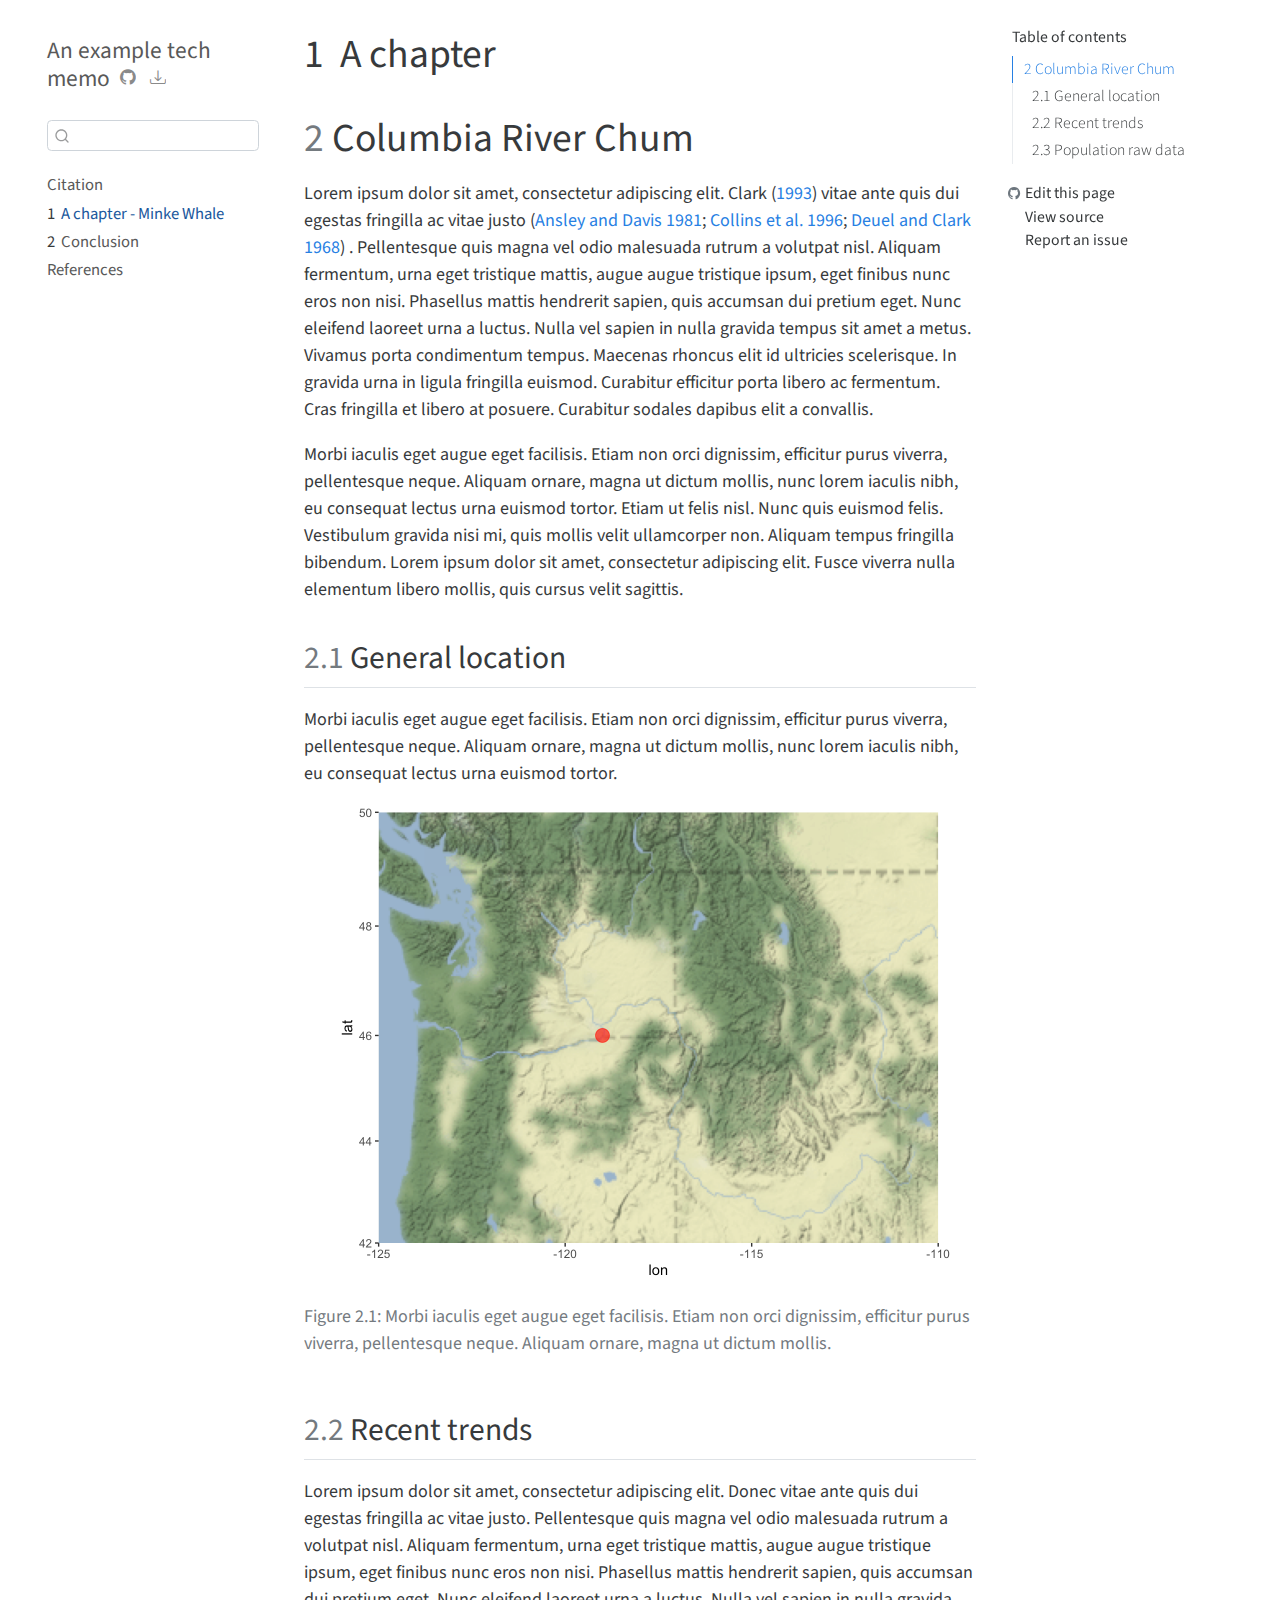
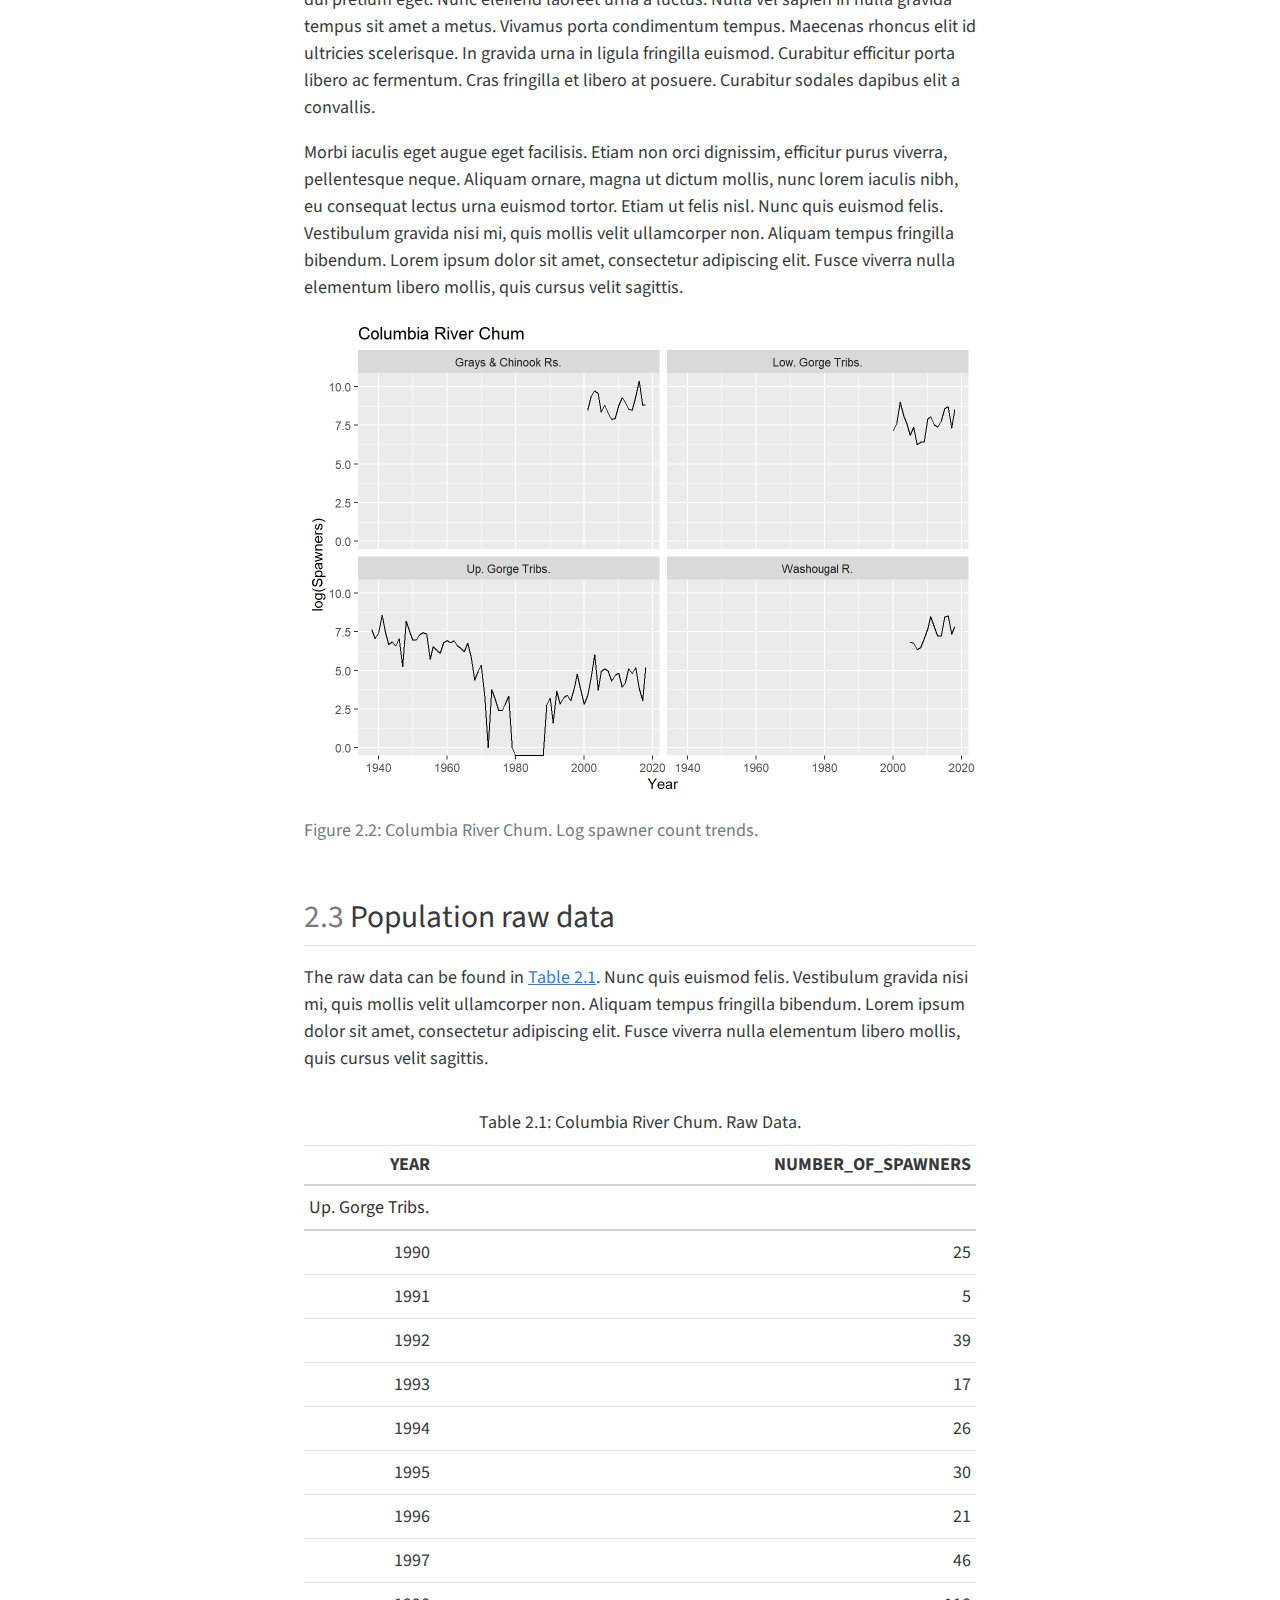
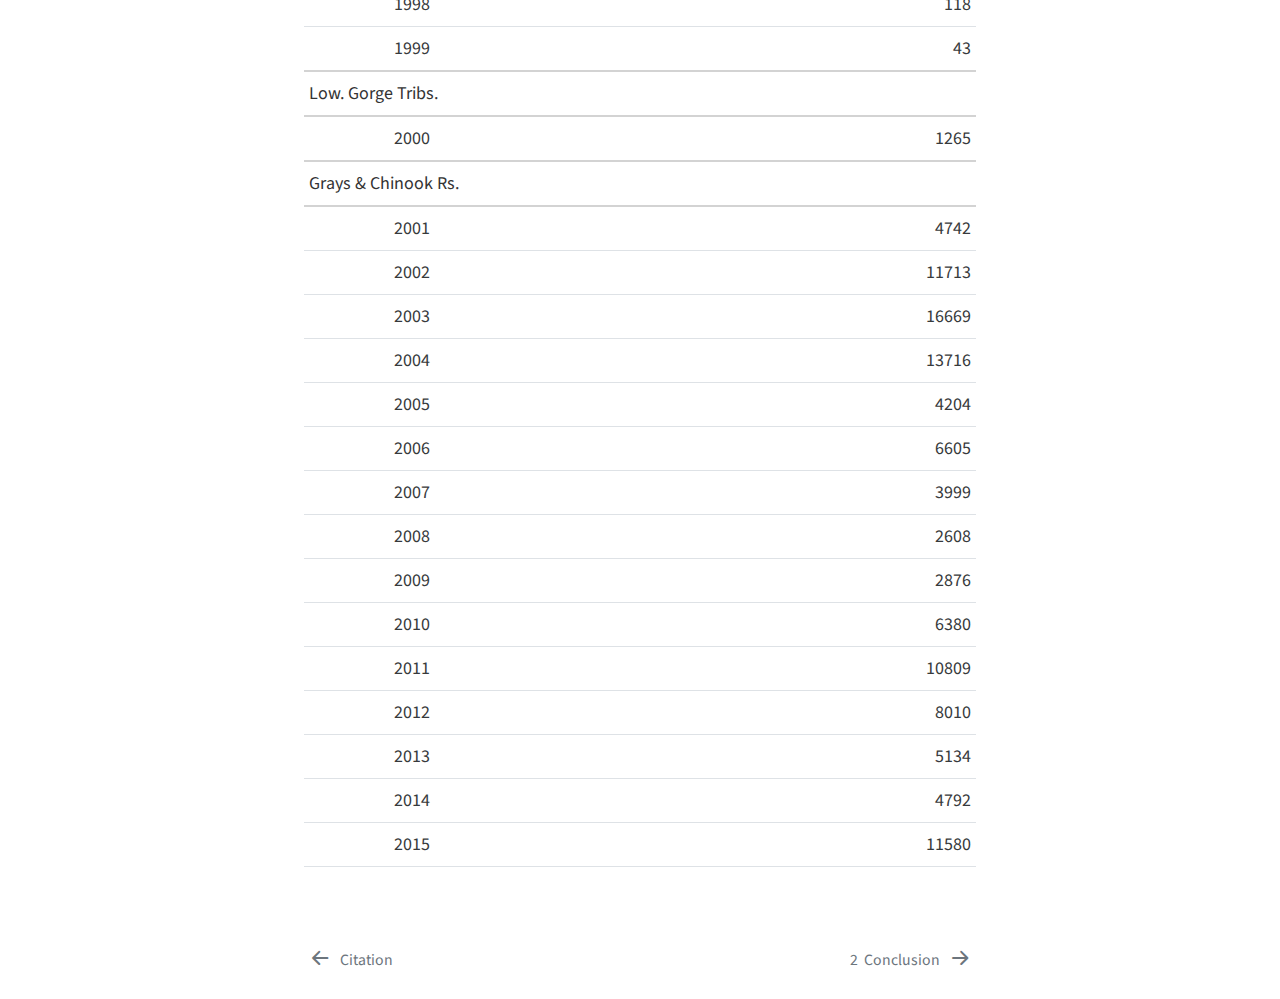
==== docs/text/Chapter1.html @ be3ef87a "Update packages" ====
<!DOCTYPE html>
<html xmlns="http://www.w3.org/1999/xhtml" lang="en" xml:lang="en"><head>

<meta charset="utf-8">
<meta name="generator" content="quarto-1.2.269">

<meta name="viewport" content="width=device-width, initial-scale=1.0, user-scalable=yes">


<title>An example tech memo - 1&nbsp; A chapter</title>
<style>
code{white-space: pre-wrap;}
span.smallcaps{font-variant: small-caps;}
div.columns{display: flex; gap: min(4vw, 1.5em);}
div.column{flex: auto; overflow-x: auto;}
div.hanging-indent{margin-left: 1.5em; text-indent: -1.5em;}
ul.task-list{list-style: none;}
ul.task-list li input[type="checkbox"] {
  width: 0.8em;
  margin: 0 0.8em 0.2em -1.6em;
  vertical-align: middle;
}
div.csl-bib-body { }
div.csl-entry {
  clear: both;
}
.hanging div.csl-entry {
  margin-left:2em;
  text-indent:-2em;
}
div.csl-left-margin {
  min-width:2em;
  float:left;
}
div.csl-right-inline {
  margin-left:2em;
  padding-left:1em;
}
div.csl-indent {
  margin-left: 2em;
}
</style>


<script src="../site_libs/quarto-nav/quarto-nav.js"></script>
<script src="../site_libs/quarto-nav/headroom.min.js"></script>
<script src="../site_libs/clipboard/clipboard.min.js"></script>
<script src="../site_libs/quarto-search/autocomplete.umd.js"></script>
<script src="../site_libs/quarto-search/fuse.min.js"></script>
<script src="../site_libs/quarto-search/quarto-search.js"></script>
<meta name="quarto:offset" content="../">
<link href="../text/conclusion.html" rel="next">
<link href="../index.html" rel="prev">
<script src="../site_libs/quarto-html/quarto.js"></script>
<script src="../site_libs/quarto-html/popper.min.js"></script>
<script src="../site_libs/quarto-html/tippy.umd.min.js"></script>
<script src="../site_libs/quarto-html/anchor.min.js"></script>
<link href="../site_libs/quarto-html/tippy.css" rel="stylesheet">
<link href="../site_libs/quarto-html/quarto-syntax-highlighting.css" rel="stylesheet" id="quarto-text-highlighting-styles">
<script src="../site_libs/bootstrap/bootstrap.min.js"></script>
<link href="../site_libs/bootstrap/bootstrap-icons.css" rel="stylesheet">
<link href="../site_libs/bootstrap/bootstrap.min.css" rel="stylesheet" id="quarto-bootstrap" data-mode="light">
<script id="quarto-search-options" type="application/json">{
  "location": "sidebar",
  "copy-button": false,
  "collapse-after": 3,
  "panel-placement": "start",
  "type": "textbox",
  "limit": 20,
  "language": {
    "search-no-results-text": "No results",
    "search-matching-documents-text": "matching documents",
    "search-copy-link-title": "Copy link to search",
    "search-hide-matches-text": "Hide additional matches",
    "search-more-match-text": "more match in this document",
    "search-more-matches-text": "more matches in this document",
    "search-clear-button-title": "Clear",
    "search-detached-cancel-button-title": "Cancel",
    "search-submit-button-title": "Submit"
  }
}</script>


</head>

<body class="nav-sidebar floating">

<div id="quarto-search-results"></div>
  <header id="quarto-header" class="headroom fixed-top">
  <nav class="quarto-secondary-nav" data-bs-toggle="collapse" data-bs-target="#quarto-sidebar" aria-controls="quarto-sidebar" aria-expanded="false" aria-label="Toggle sidebar navigation" onclick="if (window.quartoToggleHeadroom) { window.quartoToggleHeadroom(); }">
    <div class="container-fluid d-flex justify-content-between">
      <h1 class="quarto-secondary-nav-title"><span class="chapter-number">1</span>&nbsp; <span class="chapter-title">A chapter</span></h1>
      <button type="button" class="quarto-btn-toggle btn" aria-label="Show secondary navigation">
        <i class="bi bi-chevron-right"></i>
      </button>
    </div>
  </nav>
</header>
<!-- content -->
<div id="quarto-content" class="quarto-container page-columns page-rows-contents page-layout-article">
<!-- sidebar -->
  <nav id="quarto-sidebar" class="sidebar collapse sidebar-navigation floating overflow-auto">
    <div class="pt-lg-2 mt-2 text-left sidebar-header">
    <div class="sidebar-title mb-0 py-0">
      <a href="../">An example tech memo</a> 
        <div class="sidebar-tools-main">
    <a href="https://github.com/Kourtney-Burger/MinkeWhale.git" title="Source Code" class="sidebar-tool px-1"><i class="bi bi-github"></i></a>
    <a href="" title="Download" id="sidebar-tool-dropdown-0" class="sidebar-tool dropdown-toggle px-1" data-bs-toggle="dropdown" aria-expanded="false"><i class="bi bi-download"></i></a>
    <ul class="dropdown-menu" aria-labelledby="sidebar-tool-dropdown-0">
        <li>
          <a class="dropdown-item sidebar-tools-main-item" href="../An-example-tech-memo.pdf">
            <i class="bi bi-bi-file-pdf pe-1"></i>
          Download PDF
          </a>
        </li>
        <li>
          <a class="dropdown-item sidebar-tools-main-item" href="../An-example-tech-memo.docx">
            <i class="bi bi-bi-file-word pe-1"></i>
          Download Docx
          </a>
        </li>
    </ul>
</div>
    </div>
      </div>
      <div class="mt-2 flex-shrink-0 align-items-center">
        <div class="sidebar-search">
        <div id="quarto-search" class="" title="Search"></div>
        </div>
      </div>
    <div class="sidebar-menu-container"> 
    <ul class="list-unstyled mt-1">
        <li class="sidebar-item">
  <div class="sidebar-item-container"> 
  <a href="../index.html" class="sidebar-item-text sidebar-link">Citation</a>
  </div>
</li>
        <li class="sidebar-item">
  <div class="sidebar-item-container"> 
  <a href="../text/Chapter1.html" class="sidebar-item-text sidebar-link active"><span class="chapter-number">1</span>&nbsp; <span class="chapter-title">A chapter - Minke Whale</span></a>
  </div>
</li>
        <li class="sidebar-item">
  <div class="sidebar-item-container"> 
  <a href="../text/conclusion.html" class="sidebar-item-text sidebar-link"><span class="chapter-number">2</span>&nbsp; <span class="chapter-title">Conclusion</span></a>
  </div>
</li>
        <li class="sidebar-item">
  <div class="sidebar-item-container"> 
  <a href="../text/references.html" class="sidebar-item-text sidebar-link">References</a>
  </div>
</li>
    </ul>
    </div>
</nav>
<!-- margin-sidebar -->
    <div id="quarto-margin-sidebar" class="sidebar margin-sidebar">
        <nav id="TOC" role="doc-toc" class="toc-active">
    <h2 id="toc-title">Table of contents</h2>
   
  <ul>
  <li><a href="#columbia-river-chum" id="toc-columbia-river-chum" class="nav-link active" data-scroll-target="#columbia-river-chum"><span class="toc-section-number">2</span>  Columbia River Chum</a>
  <ul class="collapse">
  <li><a href="#general-location" id="toc-general-location" class="nav-link" data-scroll-target="#general-location"><span class="toc-section-number">2.1</span>  General location</a></li>
  <li><a href="#recent-trends" id="toc-recent-trends" class="nav-link" data-scroll-target="#recent-trends"><span class="toc-section-number">2.2</span>  Recent trends</a></li>
  <li><a href="#population-raw-data" id="toc-population-raw-data" class="nav-link" data-scroll-target="#population-raw-data"><span class="toc-section-number">2.3</span>  Population raw data</a></li>
  </ul></li>
  </ul>
<div class="toc-actions"><div><i class="bi bi-github"></i></div><div class="action-links"><p><a href="https://github.com/Kourtney-Burger/MinkeWhale.git/edit/main/text/Chapter1.qmd" class="toc-action">Edit this page</a></p><p><a href="https://github.com/Kourtney-Burger/MinkeWhale.git/blob/main/text/Chapter1.qmd" class="toc-action">View source</a></p><p><a href="https://github.com/Kourtney-Burger/MinkeWhale.git/issues/new" class="toc-action">Report an issue</a></p></div></div></nav>
    </div>
<!-- main -->
<main class="content" id="quarto-document-content">

<header id="title-block-header" class="quarto-title-block default">
<div class="quarto-title">
<h1 class="title d-none d-lg-block"><span class="chapter-number">1</span>&nbsp; <span class="chapter-title">A chapter</span></h1>
</div>



<div class="quarto-title-meta">

    
  
    
  </div>
  

</header>

<div class="cell">

</div>
<div class="cell">

</div>
<section id="columbia-river-chum" class="level1" data-number="2">
<h1 data-number="2"><span class="header-section-number">2</span> Columbia River Chum</h1>
<p>Lorem ipsum dolor sit amet, consectetur adipiscing elit. <span class="citation" data-cites="clark1993">Clark (<a href="references.html#ref-clark1993" role="doc-biblioref">1993</a>)</span> vitae ante quis dui egestas fringilla ac vitae justo <span class="citation" data-cites="ansley1981 collins1996 deuel1968">(<a href="references.html#ref-ansley1981" role="doc-biblioref">Ansley and Davis 1981</a>; <a href="references.html#ref-collins1996" role="doc-biblioref">Collins et al. 1996</a>; <a href="references.html#ref-deuel1968" role="doc-biblioref">Deuel and Clark 1968</a>)</span> . Pellentesque quis magna vel odio malesuada rutrum a volutpat nisl. Aliquam fermentum, urna eget tristique mattis, augue augue tristique ipsum, eget finibus nunc eros non nisi. Phasellus mattis hendrerit sapien, quis accumsan dui pretium eget. Nunc eleifend laoreet urna a luctus. Nulla vel sapien in nulla gravida tempus sit amet a metus. Vivamus porta condimentum tempus. Maecenas rhoncus elit id ultricies scelerisque. In gravida urna in ligula fringilla euismod. Curabitur efficitur porta libero ac fermentum. Cras fringilla et libero at posuere. Curabitur sodales dapibus elit a convallis.</p>
<p>Morbi iaculis eget augue eget facilisis. Etiam non orci dignissim, efficitur purus viverra, pellentesque neque. Aliquam ornare, magna ut dictum mollis, nunc lorem iaculis nibh, eu consequat lectus urna euismod tortor. Etiam ut felis nisl. Nunc quis euismod felis. Vestibulum gravida nisi mi, quis mollis velit ullamcorper non. Aliquam tempus fringilla bibendum. Lorem ipsum dolor sit amet, consectetur adipiscing elit. Fusce viverra nulla elementum libero mollis, quis cursus velit sagittis.</p>
<section id="general-location" class="level2" data-number="2.1">
<h2 data-number="2.1" class="anchored" data-anchor-id="general-location"><span class="header-section-number">2.1</span> General location</h2>
<p>Morbi iaculis eget augue eget facilisis. Etiam non orci dignissim, efficitur purus viverra, pellentesque neque. Aliquam ornare, magna ut dictum mollis, nunc lorem iaculis nibh, eu consequat lectus urna euismod tortor.</p>
<div class="cell" data-layout-align="center">
<div class="cell-output-display">
<div id="fig-map" class="quarto-figure quarto-figure-center anchored">
<figure class="figure">
<p><img src="../images/fig-map.png" class="img-fluid figure-img" width="672"></p>
<p></p><figcaption class="figure-caption">Figure&nbsp;2.1: Morbi iaculis eget augue eget facilisis. Etiam non orci dignissim, efficitur purus viverra, pellentesque neque. Aliquam ornare, magna ut dictum mollis.</figcaption><p></p>
</figure>
</div>
</div>
</div>
</section>
<section id="recent-trends" class="level2" data-number="2.2">
<h2 data-number="2.2" class="anchored" data-anchor-id="recent-trends"><span class="header-section-number">2.2</span> Recent trends</h2>
<p>Lorem ipsum dolor sit amet, consectetur adipiscing elit. Donec vitae ante quis dui egestas fringilla ac vitae justo. Pellentesque quis magna vel odio malesuada rutrum a volutpat nisl. Aliquam fermentum, urna eget tristique mattis, augue augue tristique ipsum, eget finibus nunc eros non nisi. Phasellus mattis hendrerit sapien, quis accumsan dui pretium eget. Nunc eleifend laoreet urna a luctus. Nulla vel sapien in nulla gravida tempus sit amet a metus. Vivamus porta condimentum tempus. Maecenas rhoncus elit id ultricies scelerisque. In gravida urna in ligula fringilla euismod. Curabitur efficitur porta libero ac fermentum. Cras fringilla et libero at posuere. Curabitur sodales dapibus elit a convallis.</p>
<p>Morbi iaculis eget augue eget facilisis. Etiam non orci dignissim, efficitur purus viverra, pellentesque neque. Aliquam ornare, magna ut dictum mollis, nunc lorem iaculis nibh, eu consequat lectus urna euismod tortor. Etiam ut felis nisl. Nunc quis euismod felis. Vestibulum gravida nisi mi, quis mollis velit ullamcorper non. Aliquam tempus fringilla bibendum. Lorem ipsum dolor sit amet, consectetur adipiscing elit. Fusce viverra nulla elementum libero mollis, quis cursus velit sagittis.</p>
<div class="cell">
<div class="cell-output-display">
<div id="fig-CRchum-status" class="quarto-figure quarto-figure-center anchored">
<figure class="figure">
<p><img src="Chapter1_files/figure-html/fig-CRchum-status-1.png" class="img-fluid figure-img" width="672"></p>
<p></p><figcaption class="figure-caption">Figure&nbsp;2.2: Columbia River Chum. Log spawner count trends.</figcaption><p></p>
</figure>
</div>
</div>
</div>
</section>
<section id="population-raw-data" class="level2" data-number="2.3">
<h2 data-number="2.3" class="anchored" data-anchor-id="population-raw-data"><span class="header-section-number">2.3</span> Population raw data</h2>
<p>The raw data can be found in <a href="#tbl-CRchum-rawdata">Table&nbsp;<span>2.1</span></a>. Nunc quis euismod felis. Vestibulum gravida nisi mi, quis mollis velit ullamcorper non. Aliquam tempus fringilla bibendum. Lorem ipsum dolor sit amet, consectetur adipiscing elit. Fusce viverra nulla elementum libero mollis, quis cursus velit sagittis.</p>
<div class="cell">
<div class="cell-output-display">
<div id="tbl-CRchum-rawdata" class="anchored">

<div id="cpxaocsokc" style="padding-left:0px;padding-right:0px;padding-top:10px;padding-bottom:10px;overflow-x:auto;overflow-y:auto;width:auto;height:auto;">
<style>html {
  font-family: -apple-system, BlinkMacSystemFont, 'Segoe UI', Roboto, Oxygen, Ubuntu, Cantarell, 'Helvetica Neue', 'Fira Sans', 'Droid Sans', Arial, sans-serif;
}

:where(#cpxaocsokc) .gt_table {
  display: table;
  border-collapse: collapse;
  margin-left: auto;
  margin-right: auto;
  color: #333333;
  font-size: 16px;
  font-weight: normal;
  font-style: normal;
  background-color: #FFFFFF;
  width: auto;
  border-top-style: solid;
  border-top-width: 2px;
  border-top-color: #A8A8A8;
  border-right-style: none;
  border-right-width: 2px;
  border-right-color: #D3D3D3;
  border-bottom-style: solid;
  border-bottom-width: 2px;
  border-bottom-color: #A8A8A8;
  border-left-style: none;
  border-left-width: 2px;
  border-left-color: #D3D3D3;
}

:where(#cpxaocsokc) .gt_heading {
  background-color: #FFFFFF;
  text-align: center;
  border-bottom-color: #FFFFFF;
  border-left-style: none;
  border-left-width: 1px;
  border-left-color: #D3D3D3;
  border-right-style: none;
  border-right-width: 1px;
  border-right-color: #D3D3D3;
}

:where(#cpxaocsokc) .gt_caption {
  padding-top: 4px;
  padding-bottom: 4px;
}

:where(#cpxaocsokc) .gt_title {
  color: #333333;
  font-size: 125%;
  font-weight: initial;
  padding-top: 4px;
  padding-bottom: 4px;
  padding-left: 5px;
  padding-right: 5px;
  border-bottom-color: #FFFFFF;
  border-bottom-width: 0;
}

:where(#cpxaocsokc) .gt_subtitle {
  color: #333333;
  font-size: 85%;
  font-weight: initial;
  padding-top: 0;
  padding-bottom: 6px;
  padding-left: 5px;
  padding-right: 5px;
  border-top-color: #FFFFFF;
  border-top-width: 0;
}

:where(#cpxaocsokc) .gt_bottom_border {
  border-bottom-style: solid;
  border-bottom-width: 2px;
  border-bottom-color: #D3D3D3;
}

:where(#cpxaocsokc) .gt_col_headings {
  border-top-style: solid;
  border-top-width: 2px;
  border-top-color: #D3D3D3;
  border-bottom-style: solid;
  border-bottom-width: 2px;
  border-bottom-color: #D3D3D3;
  border-left-style: none;
  border-left-width: 1px;
  border-left-color: #D3D3D3;
  border-right-style: none;
  border-right-width: 1px;
  border-right-color: #D3D3D3;
}

:where(#cpxaocsokc) .gt_col_heading {
  color: #333333;
  background-color: #FFFFFF;
  font-size: 100%;
  font-weight: normal;
  text-transform: inherit;
  border-left-style: none;
  border-left-width: 1px;
  border-left-color: #D3D3D3;
  border-right-style: none;
  border-right-width: 1px;
  border-right-color: #D3D3D3;
  vertical-align: bottom;
  padding-top: 5px;
  padding-bottom: 6px;
  padding-left: 5px;
  padding-right: 5px;
  overflow-x: hidden;
}

:where(#cpxaocsokc) .gt_column_spanner_outer {
  color: #333333;
  background-color: #FFFFFF;
  font-size: 100%;
  font-weight: normal;
  text-transform: inherit;
  padding-top: 0;
  padding-bottom: 0;
  padding-left: 4px;
  padding-right: 4px;
}

:where(#cpxaocsokc) .gt_column_spanner_outer:first-child {
  padding-left: 0;
}

:where(#cpxaocsokc) .gt_column_spanner_outer:last-child {
  padding-right: 0;
}

:where(#cpxaocsokc) .gt_column_spanner {
  border-bottom-style: solid;
  border-bottom-width: 2px;
  border-bottom-color: #D3D3D3;
  vertical-align: bottom;
  padding-top: 5px;
  padding-bottom: 5px;
  overflow-x: hidden;
  display: inline-block;
  width: 100%;
}

:where(#cpxaocsokc) .gt_group_heading {
  padding-top: 8px;
  padding-bottom: 8px;
  padding-left: 5px;
  padding-right: 5px;
  color: #333333;
  background-color: #FFFFFF;
  font-size: 100%;
  font-weight: initial;
  text-transform: inherit;
  border-top-style: solid;
  border-top-width: 2px;
  border-top-color: #D3D3D3;
  border-bottom-style: solid;
  border-bottom-width: 2px;
  border-bottom-color: #D3D3D3;
  border-left-style: none;
  border-left-width: 1px;
  border-left-color: #D3D3D3;
  border-right-style: none;
  border-right-width: 1px;
  border-right-color: #D3D3D3;
  vertical-align: middle;
  text-align: left;
}

:where(#cpxaocsokc) .gt_empty_group_heading {
  padding: 0.5px;
  color: #333333;
  background-color: #FFFFFF;
  font-size: 100%;
  font-weight: initial;
  border-top-style: solid;
  border-top-width: 2px;
  border-top-color: #D3D3D3;
  border-bottom-style: solid;
  border-bottom-width: 2px;
  border-bottom-color: #D3D3D3;
  vertical-align: middle;
}

:where(#cpxaocsokc) .gt_from_md > :first-child {
  margin-top: 0;
}

:where(#cpxaocsokc) .gt_from_md > :last-child {
  margin-bottom: 0;
}

:where(#cpxaocsokc) .gt_row {
  padding-top: 8px;
  padding-bottom: 8px;
  padding-left: 5px;
  padding-right: 5px;
  margin: 10px;
  border-top-style: solid;
  border-top-width: 1px;
  border-top-color: #D3D3D3;
  border-left-style: none;
  border-left-width: 1px;
  border-left-color: #D3D3D3;
  border-right-style: none;
  border-right-width: 1px;
  border-right-color: #D3D3D3;
  vertical-align: middle;
  overflow-x: hidden;
}

:where(#cpxaocsokc) .gt_stub {
  color: #333333;
  background-color: #FFFFFF;
  font-size: 100%;
  font-weight: initial;
  text-transform: inherit;
  border-right-style: solid;
  border-right-width: 2px;
  border-right-color: #D3D3D3;
  padding-left: 5px;
  padding-right: 5px;
}

:where(#cpxaocsokc) .gt_stub_row_group {
  color: #333333;
  background-color: #FFFFFF;
  font-size: 100%;
  font-weight: initial;
  text-transform: inherit;
  border-right-style: solid;
  border-right-width: 2px;
  border-right-color: #D3D3D3;
  padding-left: 5px;
  padding-right: 5px;
  vertical-align: top;
}

:where(#cpxaocsokc) .gt_row_group_first td {
  border-top-width: 2px;
}

:where(#cpxaocsokc) .gt_summary_row {
  color: #333333;
  background-color: #FFFFFF;
  text-transform: inherit;
  padding-top: 8px;
  padding-bottom: 8px;
  padding-left: 5px;
  padding-right: 5px;
}

:where(#cpxaocsokc) .gt_first_summary_row {
  border-top-style: solid;
  border-top-color: #D3D3D3;
}

:where(#cpxaocsokc) .gt_first_summary_row.thick {
  border-top-width: 2px;
}

:where(#cpxaocsokc) .gt_last_summary_row {
  padding-top: 8px;
  padding-bottom: 8px;
  padding-left: 5px;
  padding-right: 5px;
  border-bottom-style: solid;
  border-bottom-width: 2px;
  border-bottom-color: #D3D3D3;
}

:where(#cpxaocsokc) .gt_grand_summary_row {
  color: #333333;
  background-color: #FFFFFF;
  text-transform: inherit;
  padding-top: 8px;
  padding-bottom: 8px;
  padding-left: 5px;
  padding-right: 5px;
}

:where(#cpxaocsokc) .gt_first_grand_summary_row {
  padding-top: 8px;
  padding-bottom: 8px;
  padding-left: 5px;
  padding-right: 5px;
  border-top-style: double;
  border-top-width: 6px;
  border-top-color: #D3D3D3;
}

:where(#cpxaocsokc) .gt_striped {
  background-color: rgba(128, 128, 128, 0.05);
}

:where(#cpxaocsokc) .gt_table_body {
  border-top-style: solid;
  border-top-width: 2px;
  border-top-color: #D3D3D3;
  border-bottom-style: solid;
  border-bottom-width: 2px;
  border-bottom-color: #D3D3D3;
}

:where(#cpxaocsokc) .gt_footnotes {
  color: #333333;
  background-color: #FFFFFF;
  border-bottom-style: none;
  border-bottom-width: 2px;
  border-bottom-color: #D3D3D3;
  border-left-style: none;
  border-left-width: 2px;
  border-left-color: #D3D3D3;
  border-right-style: none;
  border-right-width: 2px;
  border-right-color: #D3D3D3;
}

:where(#cpxaocsokc) .gt_footnote {
  margin: 0px;
  font-size: 90%;
  padding-left: 4px;
  padding-right: 4px;
  padding-left: 5px;
  padding-right: 5px;
}

:where(#cpxaocsokc) .gt_sourcenotes {
  color: #333333;
  background-color: #FFFFFF;
  border-bottom-style: none;
  border-bottom-width: 2px;
  border-bottom-color: #D3D3D3;
  border-left-style: none;
  border-left-width: 2px;
  border-left-color: #D3D3D3;
  border-right-style: none;
  border-right-width: 2px;
  border-right-color: #D3D3D3;
}

:where(#cpxaocsokc) .gt_sourcenote {
  font-size: 90%;
  padding-top: 4px;
  padding-bottom: 4px;
  padding-left: 5px;
  padding-right: 5px;
}

:where(#cpxaocsokc) .gt_left {
  text-align: left;
}

:where(#cpxaocsokc) .gt_center {
  text-align: center;
}

:where(#cpxaocsokc) .gt_right {
  text-align: right;
  font-variant-numeric: tabular-nums;
}

:where(#cpxaocsokc) .gt_font_normal {
  font-weight: normal;
}

:where(#cpxaocsokc) .gt_font_bold {
  font-weight: bold;
}

:where(#cpxaocsokc) .gt_font_italic {
  font-style: italic;
}

:where(#cpxaocsokc) .gt_super {
  font-size: 65%;
}

:where(#cpxaocsokc) .gt_footnote_marks {
  font-style: italic;
  font-weight: normal;
  font-size: 75%;
  vertical-align: 0.4em;
}

:where(#cpxaocsokc) .gt_asterisk {
  font-size: 100%;
  vertical-align: 0;
}

:where(#cpxaocsokc) .gt_indent_1 {
  text-indent: 5px;
}

:where(#cpxaocsokc) .gt_indent_2 {
  text-indent: 10px;
}

:where(#cpxaocsokc) .gt_indent_3 {
  text-indent: 15px;
}

:where(#cpxaocsokc) .gt_indent_4 {
  text-indent: 20px;
}

:where(#cpxaocsokc) .gt_indent_5 {
  text-indent: 25px;
}
</style>
<table class="gt_table"><caption>Table&nbsp;2.1:  Columbia River Chum. Raw Data. </caption>
  
  <thead class="gt_col_headings">
    <tr>
      <th class="gt_col_heading gt_columns_bottom_border gt_right" rowspan="1" colspan="1" scope="col" id="YEAR">YEAR</th>
      <th class="gt_col_heading gt_columns_bottom_border gt_right" rowspan="1" colspan="1" scope="col" id="NUMBER_OF_SPAWNERS">NUMBER_OF_SPAWNERS</th>
    </tr>
  </thead>
  <tbody class="gt_table_body">
    <tr class="gt_group_heading_row">
      <th colspan="2" class="gt_group_heading" scope="colgroup" id="Up. Gorge Tribs.">Up. Gorge Tribs.</th>
    </tr>
    <tr class="gt_row_group_first"><td headers="Up. Gorge Tribs.  YEAR" class="gt_row gt_right">1990</td>
<td headers="Up. Gorge Tribs.  NUMBER_OF_SPAWNERS" class="gt_row gt_right">25</td></tr>
    <tr><td headers="Up. Gorge Tribs.  YEAR" class="gt_row gt_right">1991</td>
<td headers="Up. Gorge Tribs.  NUMBER_OF_SPAWNERS" class="gt_row gt_right">5</td></tr>
    <tr><td headers="Up. Gorge Tribs.  YEAR" class="gt_row gt_right">1992</td>
<td headers="Up. Gorge Tribs.  NUMBER_OF_SPAWNERS" class="gt_row gt_right">39</td></tr>
    <tr><td headers="Up. Gorge Tribs.  YEAR" class="gt_row gt_right">1993</td>
<td headers="Up. Gorge Tribs.  NUMBER_OF_SPAWNERS" class="gt_row gt_right">17</td></tr>
    <tr><td headers="Up. Gorge Tribs.  YEAR" class="gt_row gt_right">1994</td>
<td headers="Up. Gorge Tribs.  NUMBER_OF_SPAWNERS" class="gt_row gt_right">26</td></tr>
    <tr><td headers="Up. Gorge Tribs.  YEAR" class="gt_row gt_right">1995</td>
<td headers="Up. Gorge Tribs.  NUMBER_OF_SPAWNERS" class="gt_row gt_right">30</td></tr>
    <tr><td headers="Up. Gorge Tribs.  YEAR" class="gt_row gt_right">1996</td>
<td headers="Up. Gorge Tribs.  NUMBER_OF_SPAWNERS" class="gt_row gt_right">21</td></tr>
    <tr><td headers="Up. Gorge Tribs.  YEAR" class="gt_row gt_right">1997</td>
<td headers="Up. Gorge Tribs.  NUMBER_OF_SPAWNERS" class="gt_row gt_right">46</td></tr>
    <tr><td headers="Up. Gorge Tribs.  YEAR" class="gt_row gt_right">1998</td>
<td headers="Up. Gorge Tribs.  NUMBER_OF_SPAWNERS" class="gt_row gt_right">118</td></tr>
    <tr><td headers="Up. Gorge Tribs.  YEAR" class="gt_row gt_right">1999</td>
<td headers="Up. Gorge Tribs.  NUMBER_OF_SPAWNERS" class="gt_row gt_right">43</td></tr>
    <tr class="gt_group_heading_row">
      <th colspan="2" class="gt_group_heading" scope="colgroup" id="Low. Gorge Tribs.">Low. Gorge Tribs.</th>
    </tr>
    <tr class="gt_row_group_first"><td headers="Low. Gorge Tribs.  YEAR" class="gt_row gt_right">2000</td>
<td headers="Low. Gorge Tribs.  NUMBER_OF_SPAWNERS" class="gt_row gt_right">1265</td></tr>
    <tr class="gt_group_heading_row">
      <th colspan="2" class="gt_group_heading" scope="colgroup" id="Grays &amp;amp; Chinook Rs.">Grays &amp; Chinook Rs.</th>
    </tr>
    <tr class="gt_row_group_first"><td headers="Grays &amp; Chinook Rs.  YEAR" class="gt_row gt_right">2001</td>
<td headers="Grays &amp; Chinook Rs.  NUMBER_OF_SPAWNERS" class="gt_row gt_right">4742</td></tr>
    <tr><td headers="Grays &amp; Chinook Rs.  YEAR" class="gt_row gt_right">2002</td>
<td headers="Grays &amp; Chinook Rs.  NUMBER_OF_SPAWNERS" class="gt_row gt_right">11713</td></tr>
    <tr><td headers="Grays &amp; Chinook Rs.  YEAR" class="gt_row gt_right">2003</td>
<td headers="Grays &amp; Chinook Rs.  NUMBER_OF_SPAWNERS" class="gt_row gt_right">16669</td></tr>
    <tr><td headers="Grays &amp; Chinook Rs.  YEAR" class="gt_row gt_right">2004</td>
<td headers="Grays &amp; Chinook Rs.  NUMBER_OF_SPAWNERS" class="gt_row gt_right">13716</td></tr>
    <tr><td headers="Grays &amp; Chinook Rs.  YEAR" class="gt_row gt_right">2005</td>
<td headers="Grays &amp; Chinook Rs.  NUMBER_OF_SPAWNERS" class="gt_row gt_right">4204</td></tr>
    <tr><td headers="Grays &amp; Chinook Rs.  YEAR" class="gt_row gt_right">2006</td>
<td headers="Grays &amp; Chinook Rs.  NUMBER_OF_SPAWNERS" class="gt_row gt_right">6605</td></tr>
    <tr><td headers="Grays &amp; Chinook Rs.  YEAR" class="gt_row gt_right">2007</td>
<td headers="Grays &amp; Chinook Rs.  NUMBER_OF_SPAWNERS" class="gt_row gt_right">3999</td></tr>
    <tr><td headers="Grays &amp; Chinook Rs.  YEAR" class="gt_row gt_right">2008</td>
<td headers="Grays &amp; Chinook Rs.  NUMBER_OF_SPAWNERS" class="gt_row gt_right">2608</td></tr>
    <tr><td headers="Grays &amp; Chinook Rs.  YEAR" class="gt_row gt_right">2009</td>
<td headers="Grays &amp; Chinook Rs.  NUMBER_OF_SPAWNERS" class="gt_row gt_right">2876</td></tr>
    <tr><td headers="Grays &amp; Chinook Rs.  YEAR" class="gt_row gt_right">2010</td>
<td headers="Grays &amp; Chinook Rs.  NUMBER_OF_SPAWNERS" class="gt_row gt_right">6380</td></tr>
    <tr><td headers="Grays &amp; Chinook Rs.  YEAR" class="gt_row gt_right">2011</td>
<td headers="Grays &amp; Chinook Rs.  NUMBER_OF_SPAWNERS" class="gt_row gt_right">10809</td></tr>
    <tr><td headers="Grays &amp; Chinook Rs.  YEAR" class="gt_row gt_right">2012</td>
<td headers="Grays &amp; Chinook Rs.  NUMBER_OF_SPAWNERS" class="gt_row gt_right">8010</td></tr>
    <tr><td headers="Grays &amp; Chinook Rs.  YEAR" class="gt_row gt_right">2013</td>
<td headers="Grays &amp; Chinook Rs.  NUMBER_OF_SPAWNERS" class="gt_row gt_right">5134</td></tr>
    <tr><td headers="Grays &amp; Chinook Rs.  YEAR" class="gt_row gt_right">2014</td>
<td headers="Grays &amp; Chinook Rs.  NUMBER_OF_SPAWNERS" class="gt_row gt_right">4792</td></tr>
    <tr><td headers="Grays &amp; Chinook Rs.  YEAR" class="gt_row gt_right">2015</td>
<td headers="Grays &amp; Chinook Rs.  NUMBER_OF_SPAWNERS" class="gt_row gt_right">11580</td></tr>
  </tbody>
  
  
</table>
</div>
</div>
</div>
</div>


<div id="refs" class="references csl-bib-body hanging-indent" role="doc-bibliography" style="display: none">
<div id="ref-ansley1981" class="csl-entry" role="doc-biblioentry">
Ansley, H. L. H., and C. D. Davis. 1981. <span>“Migration and Standing Stock of Fishes Associated with Artificial and Natural Reefs on Georgia<span>’</span>s Outer Continental Shelf.”</span> Brunswick, Georgia, USA.
</div>
<div id="ref-clark1993" class="csl-entry" role="doc-biblioentry">
Clark, W. G. 1993. <span>“The Effect of Recruitment Variability on the Choice of a Target Level of Spawning Biomass Per Recruit.”</span> In, 233246. Alaska Sea Grant College Program AK<span></span>SG<span></span>93<span></span>02.
</div>
<div id="ref-collins1996" class="csl-entry" role="doc-biblioentry">
Collins, M. R., S. B. Van Sant, D. J. Schmidt, and G. R. Sedberry. 1996. <span>“Age Validation, Movements, and Growth Rates of Tagged Gag (Mycteroperca Microlepis), Black Sea Bass (Centropristis Striata) and Red Porgy (Pagrus Pagrus).”</span> In, edited by F. Arrequin-Sanchez, J. L. Munro, M. C. Balgos, and D. Pauly, 161–65. Makati City, Philippines: ICLARM (International Center for Living Aquatic Resources Management).
</div>
<div id="ref-deuel1968" class="csl-entry" role="doc-biblioentry">
Deuel, D. G., and J. R. Clark. 1968. <span>“The 1965 Salt-Water Angling Survey.”</span>
</div>
</div>
</section>
</section>

</main> <!-- /main -->
<script id="quarto-html-after-body" type="application/javascript">
window.document.addEventListener("DOMContentLoaded", function (event) {
  const toggleBodyColorMode = (bsSheetEl) => {
    const mode = bsSheetEl.getAttribute("data-mode");
    const bodyEl = window.document.querySelector("body");
    if (mode === "dark") {
      bodyEl.classList.add("quarto-dark");
      bodyEl.classList.remove("quarto-light");
    } else {
      bodyEl.classList.add("quarto-light");
      bodyEl.classList.remove("quarto-dark");
    }
  }
  const toggleBodyColorPrimary = () => {
    const bsSheetEl = window.document.querySelector("link#quarto-bootstrap");
    if (bsSheetEl) {
      toggleBodyColorMode(bsSheetEl);
    }
  }
  toggleBodyColorPrimary();  
  const icon = "";
  const anchorJS = new window.AnchorJS();
  anchorJS.options = {
    placement: 'right',
    icon: icon
  };
  anchorJS.add('.anchored');
  const clipboard = new window.ClipboardJS('.code-copy-button', {
    target: function(trigger) {
      return trigger.previousElementSibling;
    }
  });
  clipboard.on('success', function(e) {
    // button target
    const button = e.trigger;
    // don't keep focus
    button.blur();
    // flash "checked"
    button.classList.add('code-copy-button-checked');
    var currentTitle = button.getAttribute("title");
    button.setAttribute("title", "Copied!");
    let tooltip;
    if (window.bootstrap) {
      button.setAttribute("data-bs-toggle", "tooltip");
      button.setAttribute("data-bs-placement", "left");
      button.setAttribute("data-bs-title", "Copied!");
      tooltip = new bootstrap.Tooltip(button, 
        { trigger: "manual", 
          customClass: "code-copy-button-tooltip",
          offset: [0, -8]});
      tooltip.show();    
    }
    setTimeout(function() {
      if (tooltip) {
        tooltip.hide();
        button.removeAttribute("data-bs-title");
        button.removeAttribute("data-bs-toggle");
        button.removeAttribute("data-bs-placement");
      }
      button.setAttribute("title", currentTitle);
      button.classList.remove('code-copy-button-checked');
    }, 1000);
    // clear code selection
    e.clearSelection();
  });
  function tippyHover(el, contentFn) {
    const config = {
      allowHTML: true,
      content: contentFn,
      maxWidth: 500,
      delay: 100,
      arrow: false,
      appendTo: function(el) {
          return el.parentElement;
      },
      interactive: true,
      interactiveBorder: 10,
      theme: 'quarto',
      placement: 'bottom-start'
    };
    window.tippy(el, config); 
  }
  const noterefs = window.document.querySelectorAll('a[role="doc-noteref"]');
  for (var i=0; i<noterefs.length; i++) {
    const ref = noterefs[i];
    tippyHover(ref, function() {
      // use id or data attribute instead here
      let href = ref.getAttribute('data-footnote-href') || ref.getAttribute('href');
      try { href = new URL(href).hash; } catch {}
      const id = href.replace(/^#\/?/, "");
      const note = window.document.getElementById(id);
      return note.innerHTML;
    });
  }
  const findCites = (el) => {
    const parentEl = el.parentElement;
    if (parentEl) {
      const cites = parentEl.dataset.cites;
      if (cites) {
        return {
          el,
          cites: cites.split(' ')
        };
      } else {
        return findCites(el.parentElement)
      }
    } else {
      return undefined;
    }
  };
  var bibliorefs = window.document.querySelectorAll('a[role="doc-biblioref"]');
  for (var i=0; i<bibliorefs.length; i++) {
    const ref = bibliorefs[i];
    const citeInfo = findCites(ref);
    if (citeInfo) {
      tippyHover(citeInfo.el, function() {
        var popup = window.document.createElement('div');
        citeInfo.cites.forEach(function(cite) {
          var citeDiv = window.document.createElement('div');
          citeDiv.classList.add('hanging-indent');
          citeDiv.classList.add('csl-entry');
          var biblioDiv = window.document.getElementById('ref-' + cite);
          if (biblioDiv) {
            citeDiv.innerHTML = biblioDiv.innerHTML;
          }
          popup.appendChild(citeDiv);
        });
        return popup.innerHTML;
      });
    }
  }
});
</script>
<nav class="page-navigation">
  <div class="nav-page nav-page-previous">
      <a href="../index.html" class="pagination-link">
        <i class="bi bi-arrow-left-short"></i> <span class="nav-page-text">Citation</span>
      </a>          
  </div>
  <div class="nav-page nav-page-next">
      <a href="../text/conclusion.html" class="pagination-link">
        <span class="nav-page-text"><span class="chapter-number">2</span>&nbsp; <span class="chapter-title">Conclusion</span></span> <i class="bi bi-arrow-right-short"></i>
      </a>
  </div>
</nav>
</div> <!-- /content -->



</body></html>
---- docs/site_libs/quarto-html/tippy.css ----
.tippy-box[data-animation=fade][data-state=hidden]{opacity:0}[data-tippy-root]{max-width:calc(100vw - 10px)}.tippy-box{position:relative;background-color:#333;color:#fff;border-radius:4px;font-size:14px;line-height:1.4;white-space:normal;outline:0;transition-property:transform,visibility,opacity}.tippy-box[data-placement^=top]>.tippy-arrow{bottom:0}.tippy-box[data-placement^=top]>.tippy-arrow:before{bottom:-7px;left:0;border-width:8px 8px 0;border-top-color:initial;transform-origin:center top}.tippy-box[data-placement^=bottom]>.tippy-arrow{top:0}.tippy-box[data-placement^=bottom]>.tippy-arrow:before{top:-7px;left:0;border-width:0 8px 8px;border-bottom-color:initial;transform-origin:center bottom}.tippy-box[data-placement^=left]>.tippy-arrow{right:0}.tippy-box[data-placement^=left]>.tippy-arrow:before{border-width:8px 0 8px 8px;border-left-color:initial;right:-7px;transform-origin:center left}.tippy-box[data-placement^=right]>.tippy-arrow{left:0}.tippy-box[data-placement^=right]>.tippy-arrow:before{left:-7px;border-width:8px 8px 8px 0;border-right-color:initial;transform-origin:center right}.tippy-box[data-inertia][data-state=visible]{transition-timing-function:cubic-bezier(.54,1.5,.38,1.11)}.tippy-arrow{width:16px;height:16px;color:#333}.tippy-arrow:before{content:"";position:absolute;border-color:transparent;border-style:solid}.tippy-content{position:relative;padding:5px 9px;z-index:1}
---- docs/site_libs/quarto-html/quarto-syntax-highlighting.css ----
/* quarto syntax highlight colors */
:root {
  --quarto-hl-ot-color: #003B4F;
  --quarto-hl-at-color: #657422;
  --quarto-hl-ss-color: #20794D;
  --quarto-hl-an-color: #5E5E5E;
  --quarto-hl-fu-color: #4758AB;
  --quarto-hl-st-color: #20794D;
  --quarto-hl-cf-color: #003B4F;
  --quarto-hl-op-color: #5E5E5E;
  --quarto-hl-er-color: #AD0000;
  --quarto-hl-bn-color: #AD0000;
  --quarto-hl-al-color: #AD0000;
  --quarto-hl-va-color: #111111;
  --quarto-hl-bu-color: inherit;
  --quarto-hl-ex-color: inherit;
  --quarto-hl-pp-color: #AD0000;
  --quarto-hl-in-color: #5E5E5E;
  --quarto-hl-vs-color: #20794D;
  --quarto-hl-wa-color: #5E5E5E;
  --quarto-hl-do-color: #5E5E5E;
  --quarto-hl-im-color: #00769E;
  --quarto-hl-ch-color: #20794D;
  --quarto-hl-dt-color: #AD0000;
  --quarto-hl-fl-color: #AD0000;
  --quarto-hl-co-color: #5E5E5E;
  --quarto-hl-cv-color: #5E5E5E;
  --quarto-hl-cn-color: #8f5902;
  --quarto-hl-sc-color: #5E5E5E;
  --quarto-hl-dv-color: #AD0000;
  --quarto-hl-kw-color: #003B4F;
}

/* other quarto variables */
:root {
  --quarto-font-monospace: SFMono-Regular, Menlo, Monaco, Consolas, "Liberation Mono", "Courier New", monospace;
}

pre > code.sourceCode > span {
  color: #003B4F;
}

code span {
  color: #003B4F;
}

code.sourceCode > span {
  color: #003B4F;
}

div.sourceCode,
div.sourceCode pre.sourceCode {
  color: #003B4F;
}

code span.ot {
  color: #003B4F;
}

code span.at {
  color: #657422;
}

code span.ss {
  color: #20794D;
}

code span.an {
  color: #5E5E5E;
}

code span.fu {
  color: #4758AB;
}

code span.st {
  color: #20794D;
}

code span.cf {
  color: #003B4F;
}

code span.op {
  color: #5E5E5E;
}

code span.er {
  color: #AD0000;
}

code span.bn {
  color: #AD0000;
}

code span.al {
  color: #AD0000;
}

code span.va {
  color: #111111;
}

code span.pp {
  color: #AD0000;
}

code span.in {
  color: #5E5E5E;
}

code span.vs {
  color: #20794D;
}

code span.wa {
  color: #5E5E5E;
  font-style: italic;
}

code span.do {
  color: #5E5E5E;
  font-style: italic;
}

code span.im {
  color: #00769E;
}

code span.ch {
  color: #20794D;
}

code span.dt {
  color: #AD0000;
}

code span.fl {
  color: #AD0000;
}

code span.co {
  color: #5E5E5E;
}

code span.cv {
  color: #5E5E5E;
  font-style: italic;
}

code span.cn {
  color: #8f5902;
}

code span.sc {
  color: #5E5E5E;
}

code span.dv {
  color: #AD0000;
}

code span.kw {
  color: #003B4F;
}

.prevent-inlining {
  content: "</";
}

/*# sourceMappingURL=debc5d5d77c3f9108843748ff7464032.css.map */
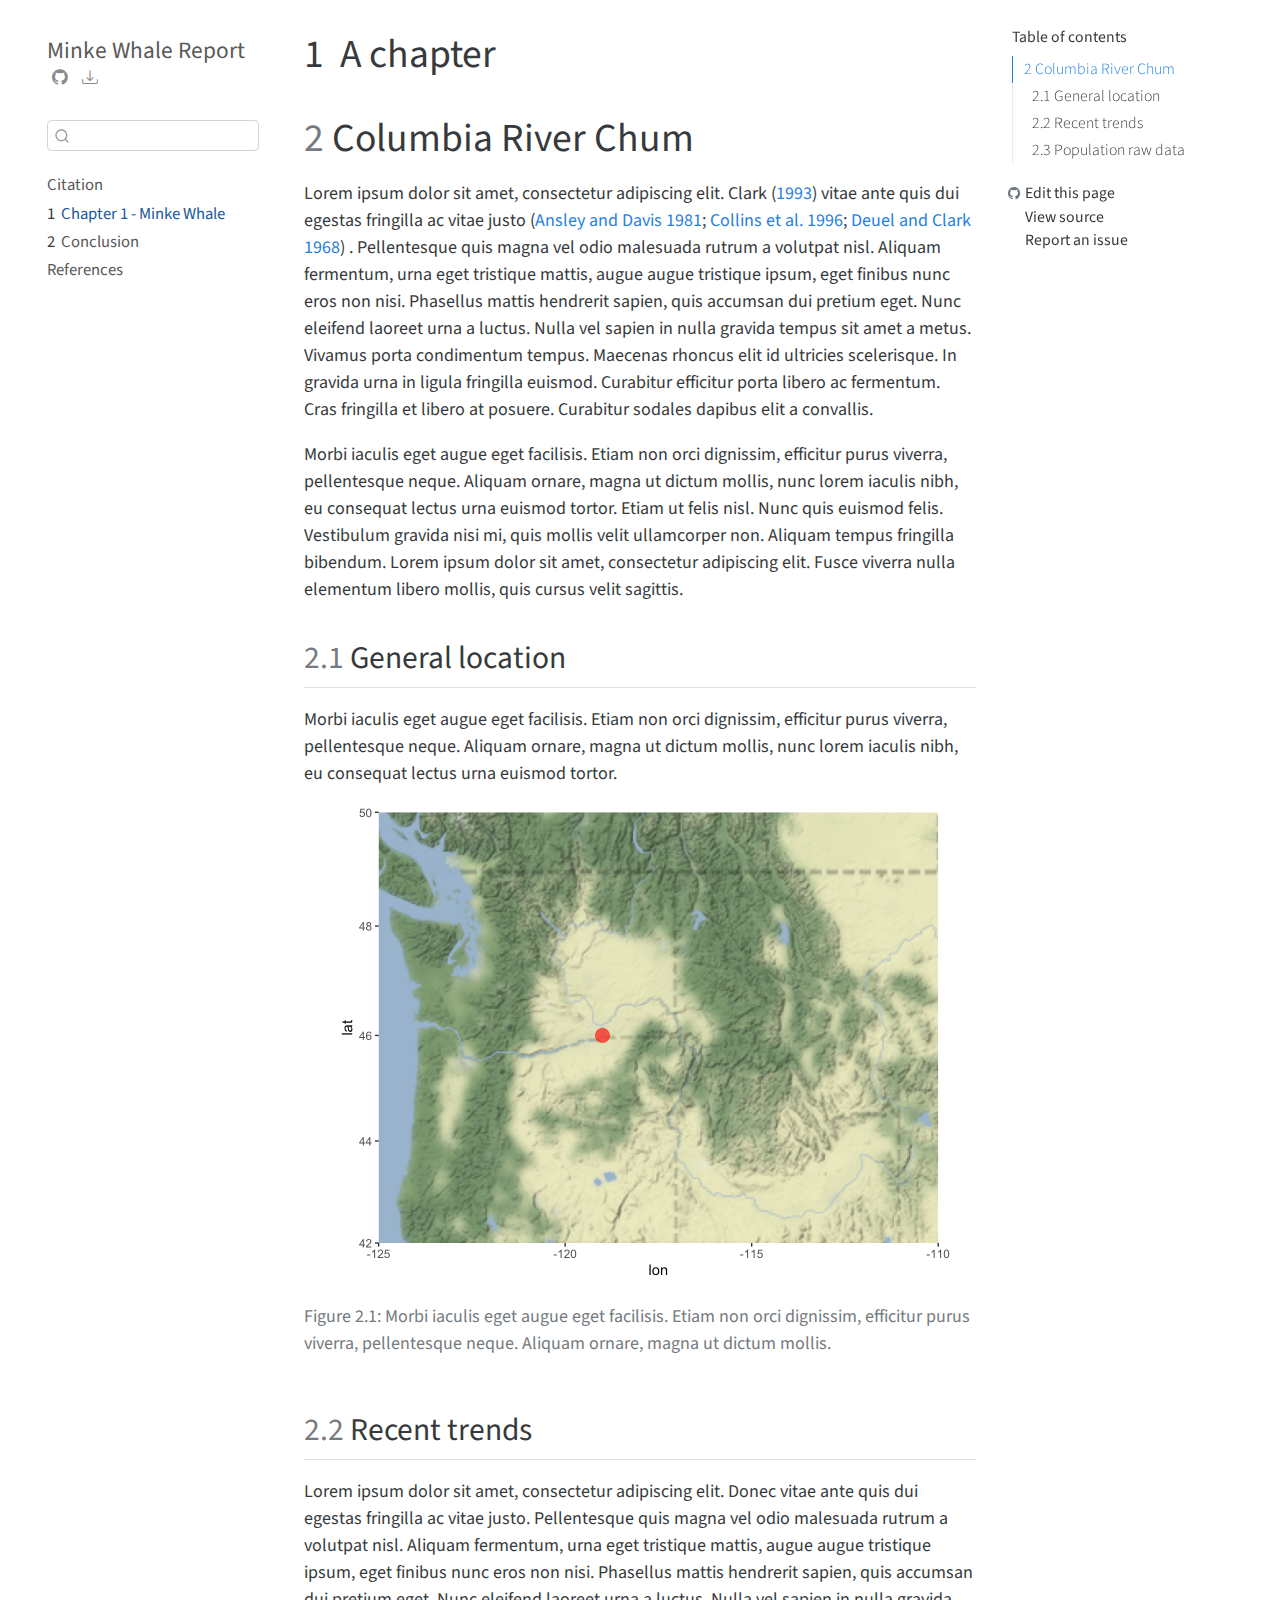
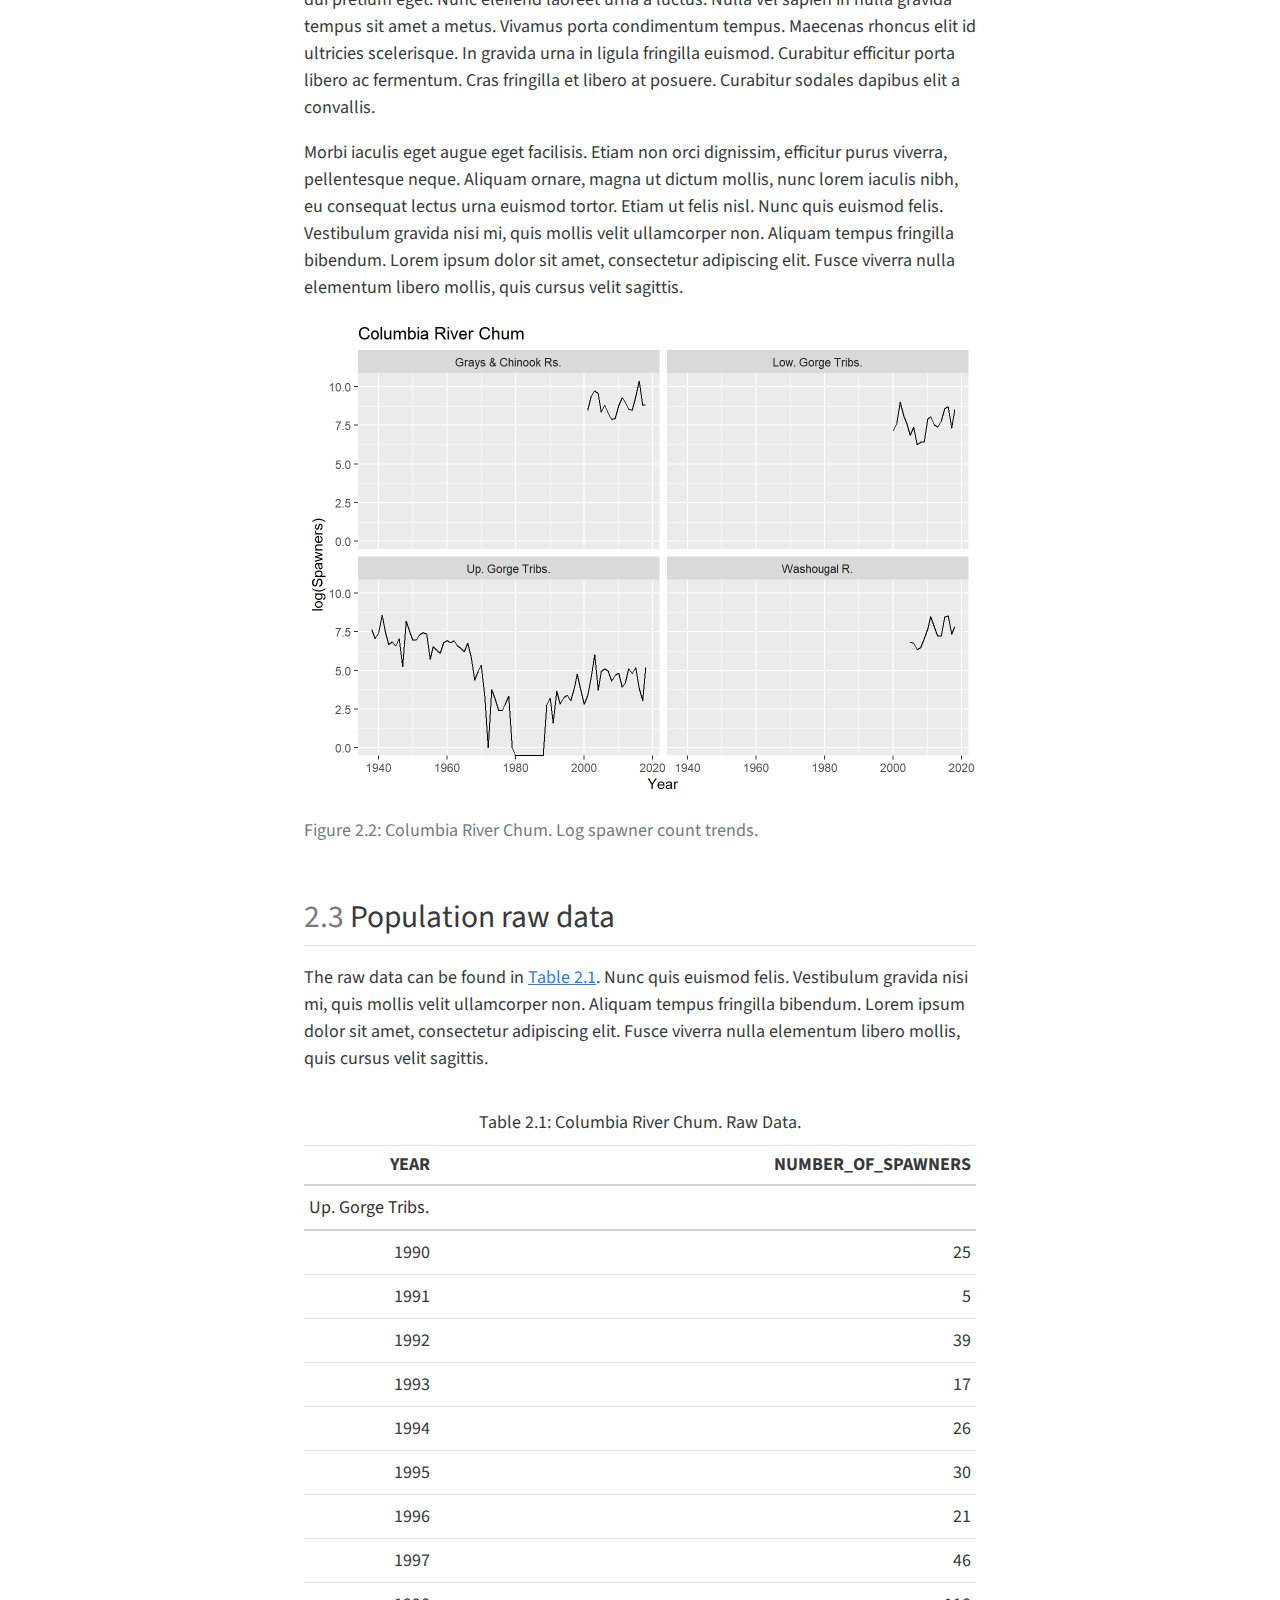
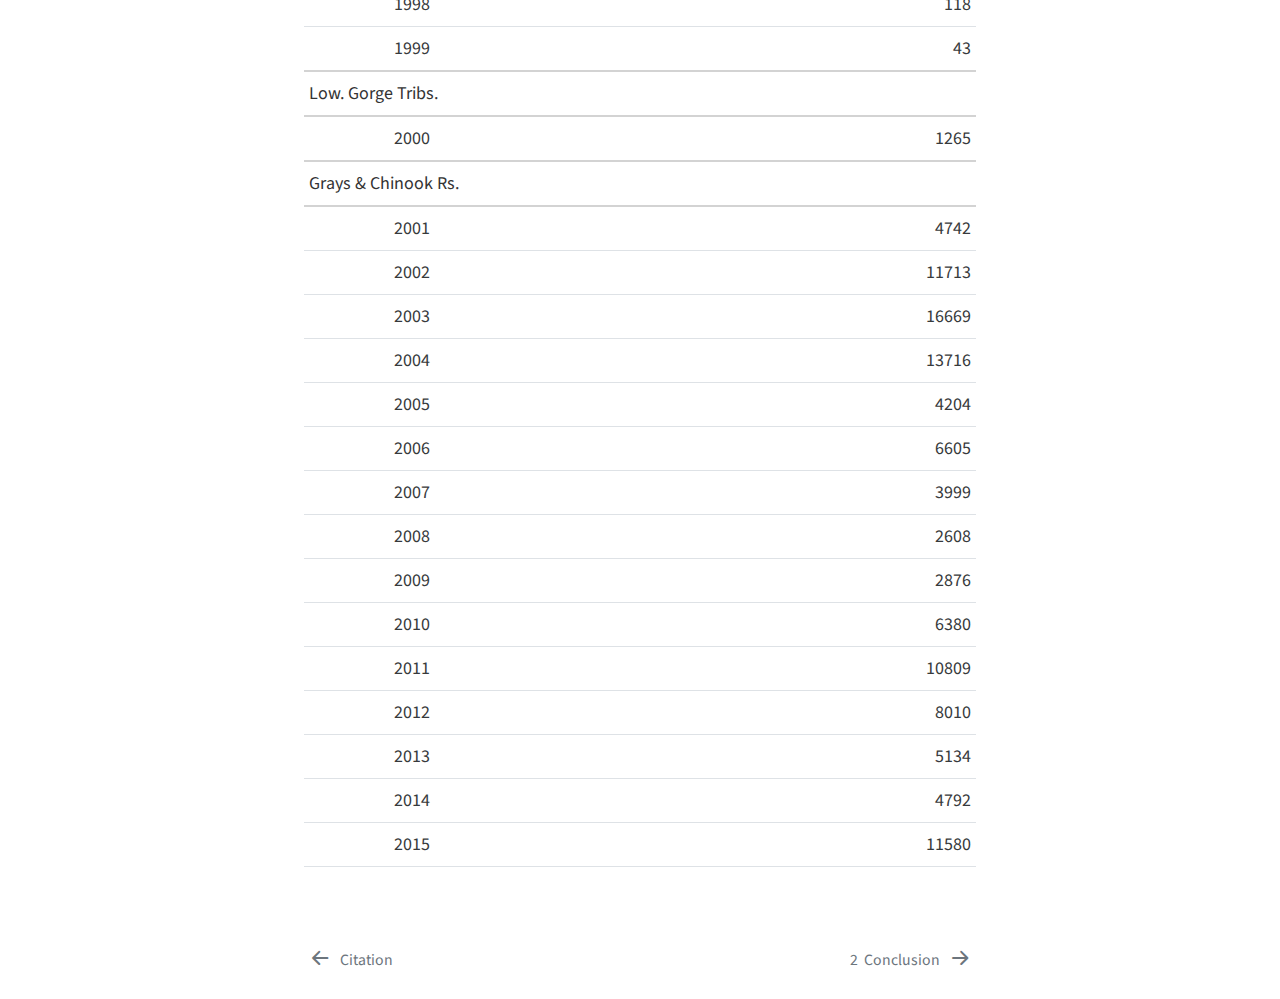
==== commit cbb53c88: "updated pdf" ====
--- a/docs/text/Chapter1.html
+++ b/docs/text/Chapter1.html
@@ -7,7 +7,7 @@
 <meta name="viewport" content="width=device-width, initial-scale=1.0, user-scalable=yes">
 
 
-<title>An example tech memo - 1&nbsp; A chapter</title>
+<title>Minke Whale Report - 1&nbsp; A chapter</title>
 <style>
 code{white-space: pre-wrap;}
 span.smallcaps{font-variant: small-caps;}
@@ -102,19 +102,19 @@
   <nav id="quarto-sidebar" class="sidebar collapse sidebar-navigation floating overflow-auto">
     <div class="pt-lg-2 mt-2 text-left sidebar-header">
     <div class="sidebar-title mb-0 py-0">
-      <a href="../">An example tech memo</a> 
+      <a href="../">Minke Whale Report</a> 
         <div class="sidebar-tools-main">
     <a href="https://github.com/Kourtney-Burger/MinkeWhale.git" title="Source Code" class="sidebar-tool px-1"><i class="bi bi-github"></i></a>
     <a href="" title="Download" id="sidebar-tool-dropdown-0" class="sidebar-tool dropdown-toggle px-1" data-bs-toggle="dropdown" aria-expanded="false"><i class="bi bi-download"></i></a>
     <ul class="dropdown-menu" aria-labelledby="sidebar-tool-dropdown-0">
         <li>
-          <a class="dropdown-item sidebar-tools-main-item" href="../An-example-tech-memo.pdf">
+          <a class="dropdown-item sidebar-tools-main-item" href="../Minke-Whale-Report.pdf">
             <i class="bi bi-bi-file-pdf pe-1"></i>
           Download PDF
           </a>
         </li>
         <li>
-          <a class="dropdown-item sidebar-tools-main-item" href="../An-example-tech-memo.docx">
+          <a class="dropdown-item sidebar-tools-main-item" href="../Minke-Whale-Report.docx">
             <i class="bi bi-bi-file-word pe-1"></i>
           Download Docx
           </a>
@@ -137,7 +137,7 @@
 </li>
         <li class="sidebar-item">
   <div class="sidebar-item-container"> 
-  <a href="../text/Chapter1.html" class="sidebar-item-text sidebar-link active"><span class="chapter-number">1</span>&nbsp; <span class="chapter-title">A chapter - Minke Whale</span></a>
+  <a href="../text/Chapter1.html" class="sidebar-item-text sidebar-link active"><span class="chapter-number">1</span>&nbsp; <span class="chapter-title">Chapter 1 - Minke Whale</span></a>
   </div>
 </li>
         <li class="sidebar-item">
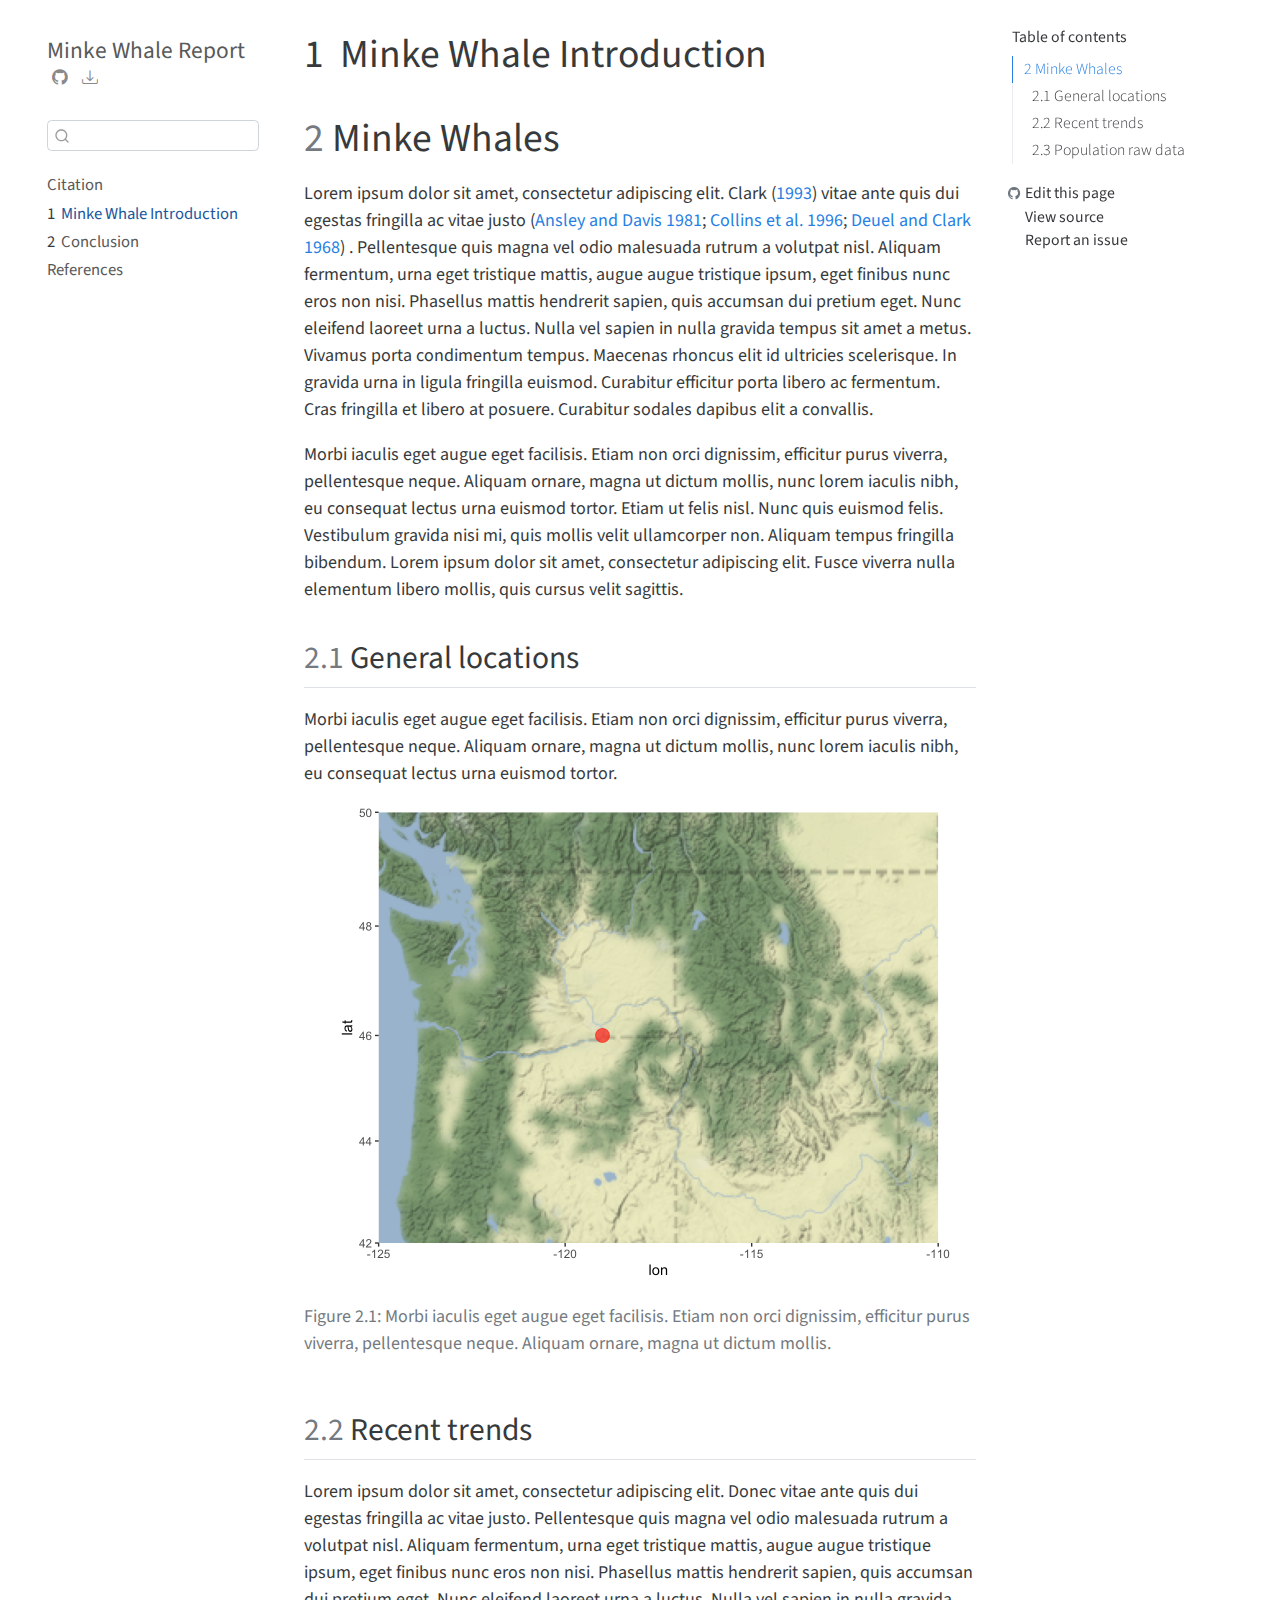
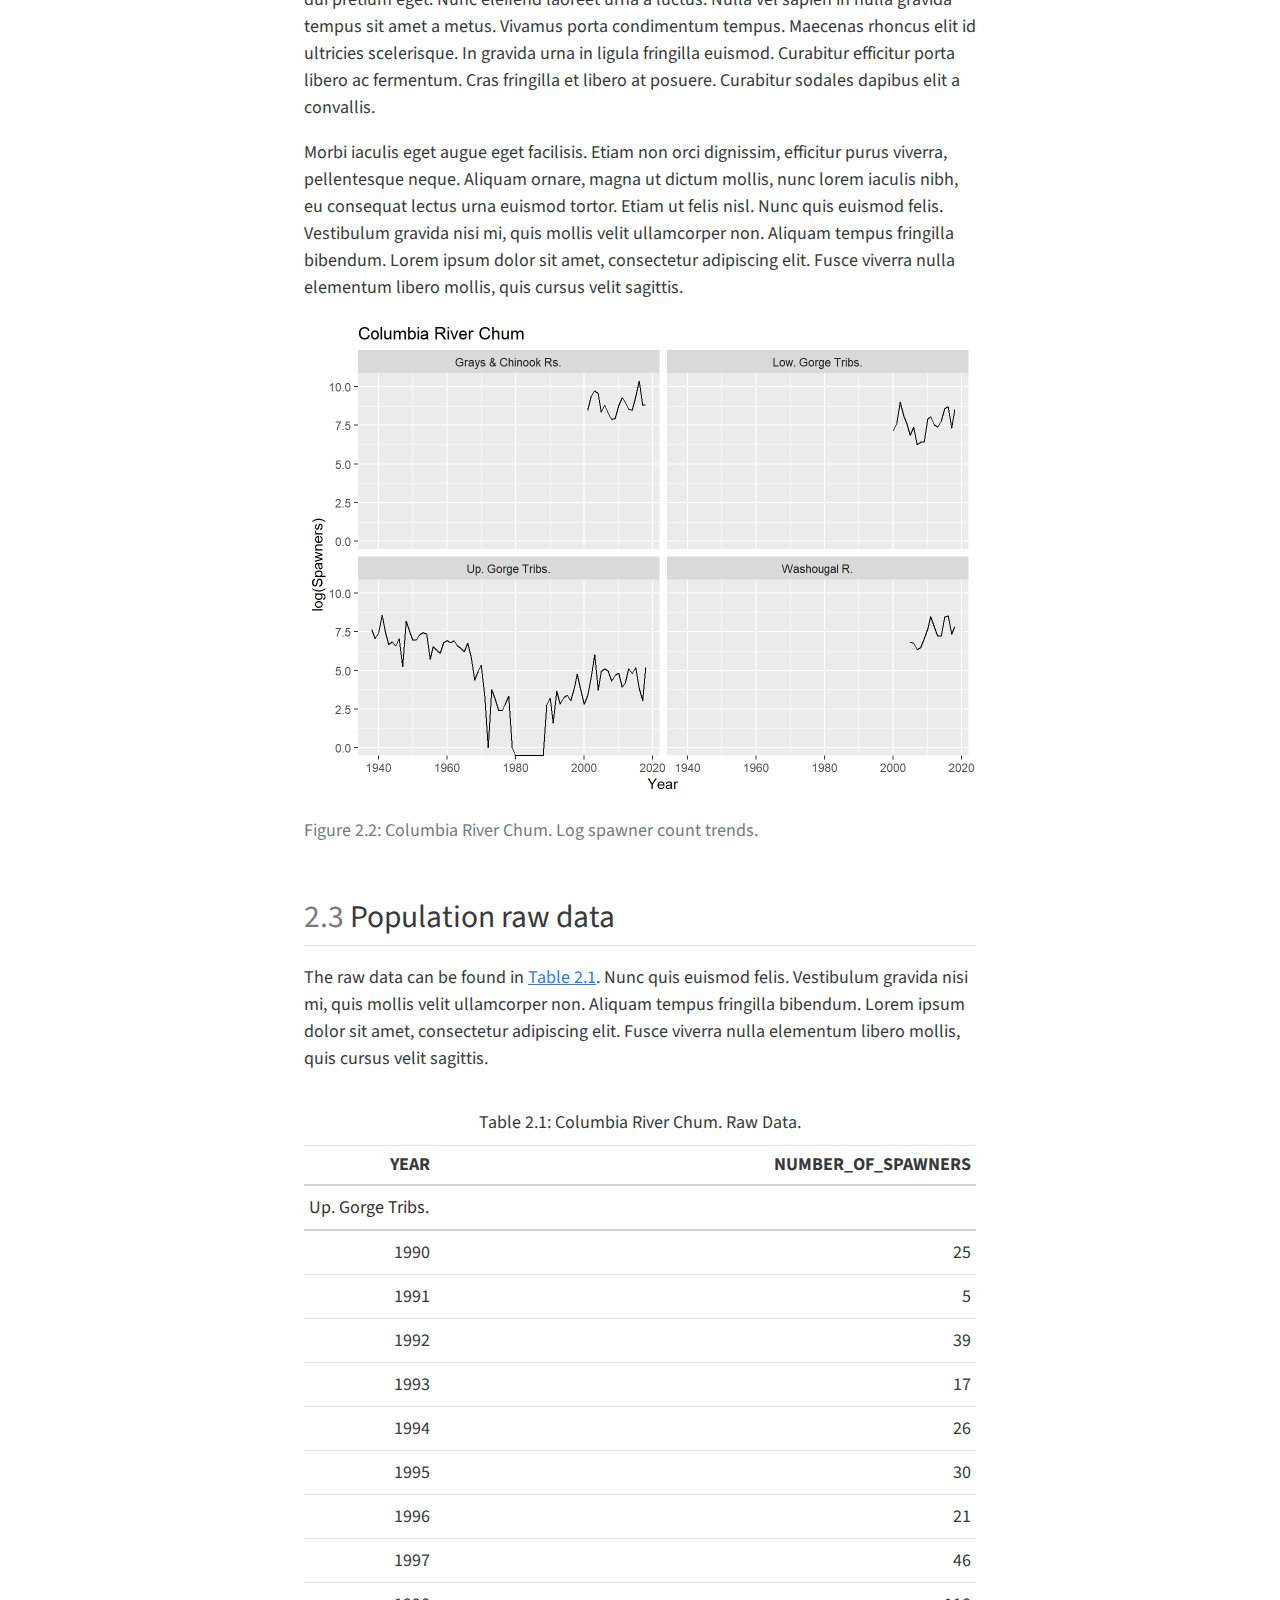
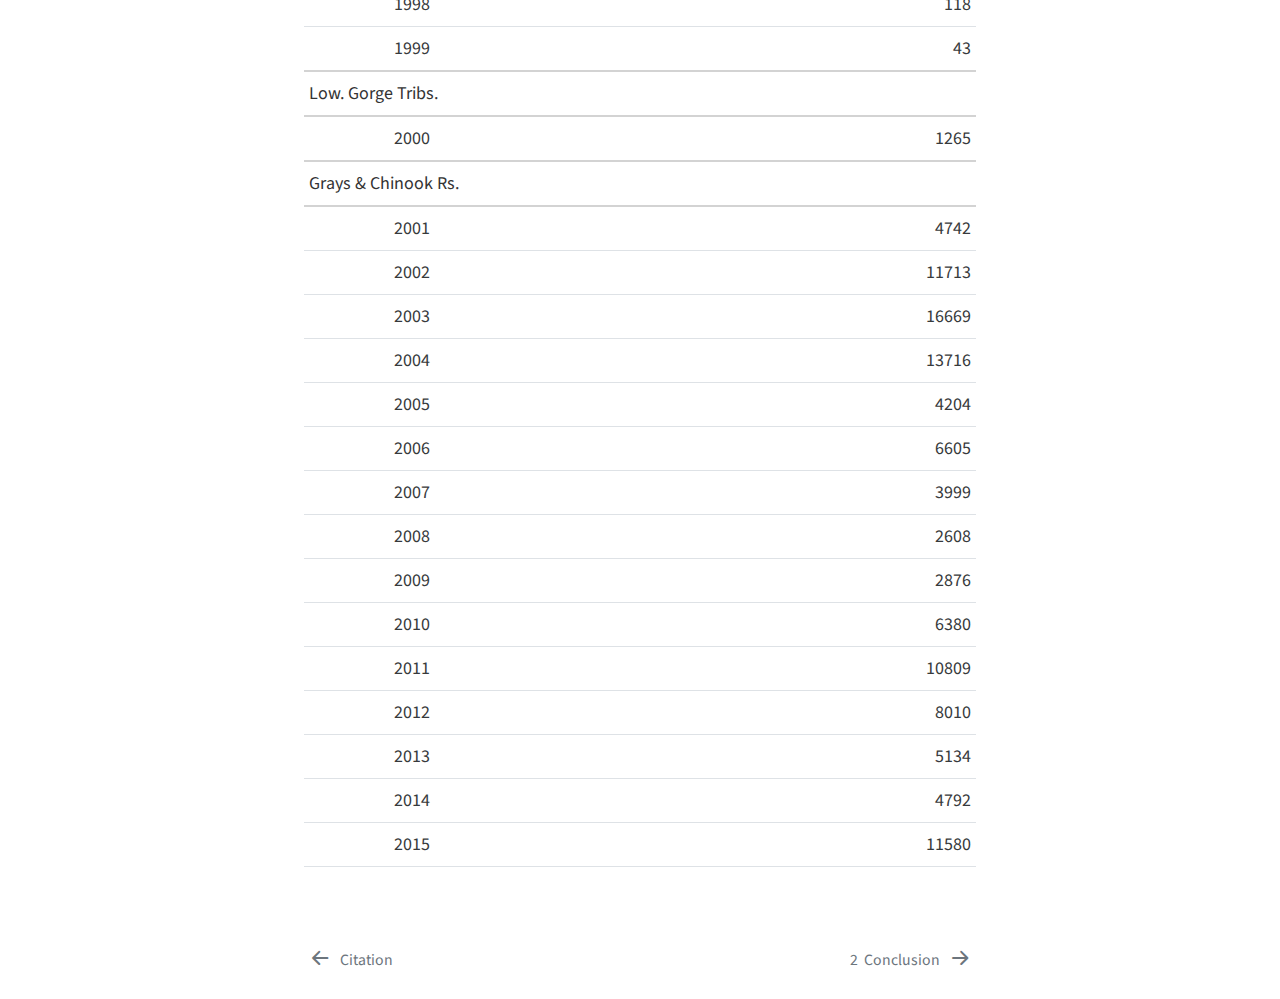
==== commit 6955b78a: "Update PDF" ====
--- a/docs/text/Chapter1.html
+++ b/docs/text/Chapter1.html
@@ -7,7 +7,7 @@
 <meta name="viewport" content="width=device-width, initial-scale=1.0, user-scalable=yes">
 
 
-<title>Minke Whale Report - 1&nbsp; A chapter</title>
+<title>Minke Whale Report - 1&nbsp; Minke Whale Introduction</title>
 <style>
 code{white-space: pre-wrap;}
 span.smallcaps{font-variant: small-caps;}
@@ -89,7 +89,7 @@
   <header id="quarto-header" class="headroom fixed-top">
   <nav class="quarto-secondary-nav" data-bs-toggle="collapse" data-bs-target="#quarto-sidebar" aria-controls="quarto-sidebar" aria-expanded="false" aria-label="Toggle sidebar navigation" onclick="if (window.quartoToggleHeadroom) { window.quartoToggleHeadroom(); }">
     <div class="container-fluid d-flex justify-content-between">
-      <h1 class="quarto-secondary-nav-title"><span class="chapter-number">1</span>&nbsp; <span class="chapter-title">A chapter</span></h1>
+      <h1 class="quarto-secondary-nav-title"><span class="chapter-number">1</span>&nbsp; <span class="chapter-title">Minke Whale Introduction</span></h1>
       <button type="button" class="quarto-btn-toggle btn" aria-label="Show secondary navigation">
         <i class="bi bi-chevron-right"></i>
       </button>
@@ -137,7 +137,7 @@
 </li>
         <li class="sidebar-item">
   <div class="sidebar-item-container"> 
-  <a href="../text/Chapter1.html" class="sidebar-item-text sidebar-link active"><span class="chapter-number">1</span>&nbsp; <span class="chapter-title">Chapter 1 - Minke Whale</span></a>
+  <a href="../text/Chapter1.html" class="sidebar-item-text sidebar-link active"><span class="chapter-number">1</span>&nbsp; <span class="chapter-title">Minke Whale Introduction</span></a>
   </div>
 </li>
         <li class="sidebar-item">
@@ -159,9 +159,9 @@
     <h2 id="toc-title">Table of contents</h2>
    
   <ul>
-  <li><a href="#columbia-river-chum" id="toc-columbia-river-chum" class="nav-link active" data-scroll-target="#columbia-river-chum"><span class="toc-section-number">2</span>  Columbia River Chum</a>
+  <li><a href="#minke-whales" id="toc-minke-whales" class="nav-link active" data-scroll-target="#minke-whales"><span class="toc-section-number">2</span>  Minke Whales</a>
   <ul class="collapse">
-  <li><a href="#general-location" id="toc-general-location" class="nav-link" data-scroll-target="#general-location"><span class="toc-section-number">2.1</span>  General location</a></li>
+  <li><a href="#general-locations" id="toc-general-locations" class="nav-link" data-scroll-target="#general-locations"><span class="toc-section-number">2.1</span>  General locations</a></li>
   <li><a href="#recent-trends" id="toc-recent-trends" class="nav-link" data-scroll-target="#recent-trends"><span class="toc-section-number">2.2</span>  Recent trends</a></li>
   <li><a href="#population-raw-data" id="toc-population-raw-data" class="nav-link" data-scroll-target="#population-raw-data"><span class="toc-section-number">2.3</span>  Population raw data</a></li>
   </ul></li>
@@ -173,7 +173,7 @@
 
 <header id="title-block-header" class="quarto-title-block default">
 <div class="quarto-title">
-<h1 class="title d-none d-lg-block"><span class="chapter-number">1</span>&nbsp; <span class="chapter-title">A chapter</span></h1>
+<h1 class="title d-none d-lg-block"><span class="chapter-number">1</span>&nbsp; <span class="chapter-title">Minke Whale Introduction</span></h1>
 </div>
 
 
@@ -194,12 +194,12 @@
 <div class="cell">
 
 </div>
-<section id="columbia-river-chum" class="level1" data-number="2">
-<h1 data-number="2"><span class="header-section-number">2</span> Columbia River Chum</h1>
+<section id="minke-whales" class="level1" data-number="2">
+<h1 data-number="2"><span class="header-section-number">2</span> Minke Whales</h1>
 <p>Lorem ipsum dolor sit amet, consectetur adipiscing elit. <span class="citation" data-cites="clark1993">Clark (<a href="references.html#ref-clark1993" role="doc-biblioref">1993</a>)</span> vitae ante quis dui egestas fringilla ac vitae justo <span class="citation" data-cites="ansley1981 collins1996 deuel1968">(<a href="references.html#ref-ansley1981" role="doc-biblioref">Ansley and Davis 1981</a>; <a href="references.html#ref-collins1996" role="doc-biblioref">Collins et al. 1996</a>; <a href="references.html#ref-deuel1968" role="doc-biblioref">Deuel and Clark 1968</a>)</span> . Pellentesque quis magna vel odio malesuada rutrum a volutpat nisl. Aliquam fermentum, urna eget tristique mattis, augue augue tristique ipsum, eget finibus nunc eros non nisi. Phasellus mattis hendrerit sapien, quis accumsan dui pretium eget. Nunc eleifend laoreet urna a luctus. Nulla vel sapien in nulla gravida tempus sit amet a metus. Vivamus porta condimentum tempus. Maecenas rhoncus elit id ultricies scelerisque. In gravida urna in ligula fringilla euismod. Curabitur efficitur porta libero ac fermentum. Cras fringilla et libero at posuere. Curabitur sodales dapibus elit a convallis.</p>
 <p>Morbi iaculis eget augue eget facilisis. Etiam non orci dignissim, efficitur purus viverra, pellentesque neque. Aliquam ornare, magna ut dictum mollis, nunc lorem iaculis nibh, eu consequat lectus urna euismod tortor. Etiam ut felis nisl. Nunc quis euismod felis. Vestibulum gravida nisi mi, quis mollis velit ullamcorper non. Aliquam tempus fringilla bibendum. Lorem ipsum dolor sit amet, consectetur adipiscing elit. Fusce viverra nulla elementum libero mollis, quis cursus velit sagittis.</p>
-<section id="general-location" class="level2" data-number="2.1">
-<h2 data-number="2.1" class="anchored" data-anchor-id="general-location"><span class="header-section-number">2.1</span> General location</h2>
+<section id="general-locations" class="level2" data-number="2.1">
+<h2 data-number="2.1" class="anchored" data-anchor-id="general-locations"><span class="header-section-number">2.1</span> General locations</h2>
 <p>Morbi iaculis eget augue eget facilisis. Etiam non orci dignissim, efficitur purus viverra, pellentesque neque. Aliquam ornare, magna ut dictum mollis, nunc lorem iaculis nibh, eu consequat lectus urna euismod tortor.</p>
 <div class="cell" data-layout-align="center">
 <div class="cell-output-display">
@@ -234,12 +234,12 @@
 <div class="cell-output-display">
 <div id="tbl-CRchum-rawdata" class="anchored">
 
-<div id="cpxaocsokc" style="padding-left:0px;padding-right:0px;padding-top:10px;padding-bottom:10px;overflow-x:auto;overflow-y:auto;width:auto;height:auto;">
+<div id="vuohukklcp" style="padding-left:0px;padding-right:0px;padding-top:10px;padding-bottom:10px;overflow-x:auto;overflow-y:auto;width:auto;height:auto;">
 <style>html {
   font-family: -apple-system, BlinkMacSystemFont, 'Segoe UI', Roboto, Oxygen, Ubuntu, Cantarell, 'Helvetica Neue', 'Fira Sans', 'Droid Sans', Arial, sans-serif;
 }
 
-:where(#cpxaocsokc) .gt_table {
+:where(#vuohukklcp) .gt_table {
   display: table;
   border-collapse: collapse;
   margin-left: auto;
@@ -264,7 +264,7 @@
   border-left-color: #D3D3D3;
 }
 
-:where(#cpxaocsokc) .gt_heading {
+:where(#vuohukklcp) .gt_heading {
   background-color: #FFFFFF;
   text-align: center;
   border-bottom-color: #FFFFFF;
@@ -276,12 +276,12 @@
   border-right-color: #D3D3D3;
 }
 
-:where(#cpxaocsokc) .gt_caption {
+:where(#vuohukklcp) .gt_caption {
   padding-top: 4px;
   padding-bottom: 4px;
 }
 
-:where(#cpxaocsokc) .gt_title {
+:where(#vuohukklcp) .gt_title {
   color: #333333;
   font-size: 125%;
   font-weight: initial;
@@ -293,7 +293,7 @@
   border-bottom-width: 0;
 }
 
-:where(#cpxaocsokc) .gt_subtitle {
+:where(#vuohukklcp) .gt_subtitle {
   color: #333333;
   font-size: 85%;
   font-weight: initial;
@@ -305,13 +305,13 @@
   border-top-width: 0;
 }
 
-:where(#cpxaocsokc) .gt_bottom_border {
+:where(#vuohukklcp) .gt_bottom_border {
   border-bottom-style: solid;
   border-bottom-width: 2px;
   border-bottom-color: #D3D3D3;
 }
 
-:where(#cpxaocsokc) .gt_col_headings {
+:where(#vuohukklcp) .gt_col_headings {
   border-top-style: solid;
   border-top-width: 2px;
   border-top-color: #D3D3D3;
@@ -326,7 +326,7 @@
   border-right-color: #D3D3D3;
 }
 
-:where(#cpxaocsokc) .gt_col_heading {
+:where(#vuohukklcp) .gt_col_heading {
   color: #333333;
   background-color: #FFFFFF;
   font-size: 100%;
@@ -346,7 +346,7 @@
   overflow-x: hidden;
 }
 
-:where(#cpxaocsokc) .gt_column_spanner_outer {
+:where(#vuohukklcp) .gt_column_spanner_outer {
   color: #333333;
   background-color: #FFFFFF;
   font-size: 100%;
@@ -358,15 +358,15 @@
   padding-right: 4px;
 }
 
-:where(#cpxaocsokc) .gt_column_spanner_outer:first-child {
+:where(#vuohukklcp) .gt_column_spanner_outer:first-child {
   padding-left: 0;
 }
 
-:where(#cpxaocsokc) .gt_column_spanner_outer:last-child {
+:where(#vuohukklcp) .gt_column_spanner_outer:last-child {
   padding-right: 0;
 }
 
-:where(#cpxaocsokc) .gt_column_spanner {
+:where(#vuohukklcp) .gt_column_spanner {
   border-bottom-style: solid;
   border-bottom-width: 2px;
   border-bottom-color: #D3D3D3;
@@ -378,7 +378,7 @@
   width: 100%;
 }
 
-:where(#cpxaocsokc) .gt_group_heading {
+:where(#vuohukklcp) .gt_group_heading {
   padding-top: 8px;
   padding-bottom: 8px;
   padding-left: 5px;
@@ -404,7 +404,7 @@
   text-align: left;
 }
 
-:where(#cpxaocsokc) .gt_empty_group_heading {
+:where(#vuohukklcp) .gt_empty_group_heading {
   padding: 0.5px;
   color: #333333;
   background-color: #FFFFFF;
@@ -419,15 +419,15 @@
   vertical-align: middle;
 }
 
-:where(#cpxaocsokc) .gt_from_md > :first-child {
+:where(#vuohukklcp) .gt_from_md > :first-child {
   margin-top: 0;
 }
 
-:where(#cpxaocsokc) .gt_from_md > :last-child {
+:where(#vuohukklcp) .gt_from_md > :last-child {
   margin-bottom: 0;
 }
 
-:where(#cpxaocsokc) .gt_row {
+:where(#vuohukklcp) .gt_row {
   padding-top: 8px;
   padding-bottom: 8px;
   padding-left: 5px;
@@ -446,7 +446,7 @@
   overflow-x: hidden;
 }
 
-:where(#cpxaocsokc) .gt_stub {
+:where(#vuohukklcp) .gt_stub {
   color: #333333;
   background-color: #FFFFFF;
   font-size: 100%;
@@ -459,7 +459,7 @@
   padding-right: 5px;
 }
 
-:where(#cpxaocsokc) .gt_stub_row_group {
+:where(#vuohukklcp) .gt_stub_row_group {
   color: #333333;
   background-color: #FFFFFF;
   font-size: 100%;
@@ -473,11 +473,11 @@
   vertical-align: top;
 }
 
-:where(#cpxaocsokc) .gt_row_group_first td {
+:where(#vuohukklcp) .gt_row_group_first td {
   border-top-width: 2px;
 }
 
-:where(#cpxaocsokc) .gt_summary_row {
+:where(#vuohukklcp) .gt_summary_row {
   color: #333333;
   background-color: #FFFFFF;
   text-transform: inherit;
@@ -487,16 +487,16 @@
   padding-right: 5px;
 }
 
-:where(#cpxaocsokc) .gt_first_summary_row {
+:where(#vuohukklcp) .gt_first_summary_row {
   border-top-style: solid;
   border-top-color: #D3D3D3;
 }
 
-:where(#cpxaocsokc) .gt_first_summary_row.thick {
+:where(#vuohukklcp) .gt_first_summary_row.thick {
   border-top-width: 2px;
 }
 
-:where(#cpxaocsokc) .gt_last_summary_row {
+:where(#vuohukklcp) .gt_last_summary_row {
   padding-top: 8px;
   padding-bottom: 8px;
   padding-left: 5px;
@@ -506,7 +506,7 @@
   border-bottom-color: #D3D3D3;
 }
 
-:where(#cpxaocsokc) .gt_grand_summary_row {
+:where(#vuohukklcp) .gt_grand_summary_row {
   color: #333333;
   background-color: #FFFFFF;
   text-transform: inherit;
@@ -516,7 +516,7 @@
   padding-right: 5px;
 }
 
-:where(#cpxaocsokc) .gt_first_grand_summary_row {
+:where(#vuohukklcp) .gt_first_grand_summary_row {
   padding-top: 8px;
   padding-bottom: 8px;
   padding-left: 5px;
@@ -526,11 +526,11 @@
   border-top-color: #D3D3D3;
 }
 
-:where(#cpxaocsokc) .gt_striped {
+:where(#vuohukklcp) .gt_striped {
   background-color: rgba(128, 128, 128, 0.05);
 }
 
-:where(#cpxaocsokc) .gt_table_body {
+:where(#vuohukklcp) .gt_table_body {
   border-top-style: solid;
   border-top-width: 2px;
   border-top-color: #D3D3D3;
@@ -539,7 +539,7 @@
   border-bottom-color: #D3D3D3;
 }
 
-:where(#cpxaocsokc) .gt_footnotes {
+:where(#vuohukklcp) .gt_footnotes {
   color: #333333;
   background-color: #FFFFFF;
   border-bottom-style: none;
@@ -553,7 +553,7 @@
   border-right-color: #D3D3D3;
 }
 
-:where(#cpxaocsokc) .gt_footnote {
+:where(#vuohukklcp) .gt_footnote {
   margin: 0px;
   font-size: 90%;
   padding-left: 4px;
@@ -562,7 +562,7 @@
   padding-right: 5px;
 }
 
-:where(#cpxaocsokc) .gt_sourcenotes {
+:where(#vuohukklcp) .gt_sourcenotes {
   color: #333333;
   background-color: #FFFFFF;
   border-bottom-style: none;
@@ -576,7 +576,7 @@
   border-right-color: #D3D3D3;
 }
 
-:where(#cpxaocsokc) .gt_sourcenote {
+:where(#vuohukklcp) .gt_sourcenote {
   font-size: 90%;
   padding-top: 4px;
   padding-bottom: 4px;
@@ -584,64 +584,64 @@
   padding-right: 5px;
 }
 
-:where(#cpxaocsokc) .gt_left {
+:where(#vuohukklcp) .gt_left {
   text-align: left;
 }
 
-:where(#cpxaocsokc) .gt_center {
+:where(#vuohukklcp) .gt_center {
   text-align: center;
 }
 
-:where(#cpxaocsokc) .gt_right {
+:where(#vuohukklcp) .gt_right {
   text-align: right;
   font-variant-numeric: tabular-nums;
 }
 
-:where(#cpxaocsokc) .gt_font_normal {
+:where(#vuohukklcp) .gt_font_normal {
   font-weight: normal;
 }
 
-:where(#cpxaocsokc) .gt_font_bold {
+:where(#vuohukklcp) .gt_font_bold {
   font-weight: bold;
 }
 
-:where(#cpxaocsokc) .gt_font_italic {
+:where(#vuohukklcp) .gt_font_italic {
   font-style: italic;
 }
 
-:where(#cpxaocsokc) .gt_super {
+:where(#vuohukklcp) .gt_super {
   font-size: 65%;
 }
 
-:where(#cpxaocsokc) .gt_footnote_marks {
+:where(#vuohukklcp) .gt_footnote_marks {
   font-style: italic;
   font-weight: normal;
   font-size: 75%;
   vertical-align: 0.4em;
 }
 
-:where(#cpxaocsokc) .gt_asterisk {
+:where(#vuohukklcp) .gt_asterisk {
   font-size: 100%;
   vertical-align: 0;
 }
 
-:where(#cpxaocsokc) .gt_indent_1 {
+:where(#vuohukklcp) .gt_indent_1 {
   text-indent: 5px;
 }
 
-:where(#cpxaocsokc) .gt_indent_2 {
+:where(#vuohukklcp) .gt_indent_2 {
   text-indent: 10px;
 }
 
-:where(#cpxaocsokc) .gt_indent_3 {
+:where(#vuohukklcp) .gt_indent_3 {
   text-indent: 15px;
 }
 
-:where(#cpxaocsokc) .gt_indent_4 {
+:where(#vuohukklcp) .gt_indent_4 {
   text-indent: 20px;
 }
 
-:where(#cpxaocsokc) .gt_indent_5 {
+:where(#vuohukklcp) .gt_indent_5 {
   text-indent: 25px;
 }
 </style>
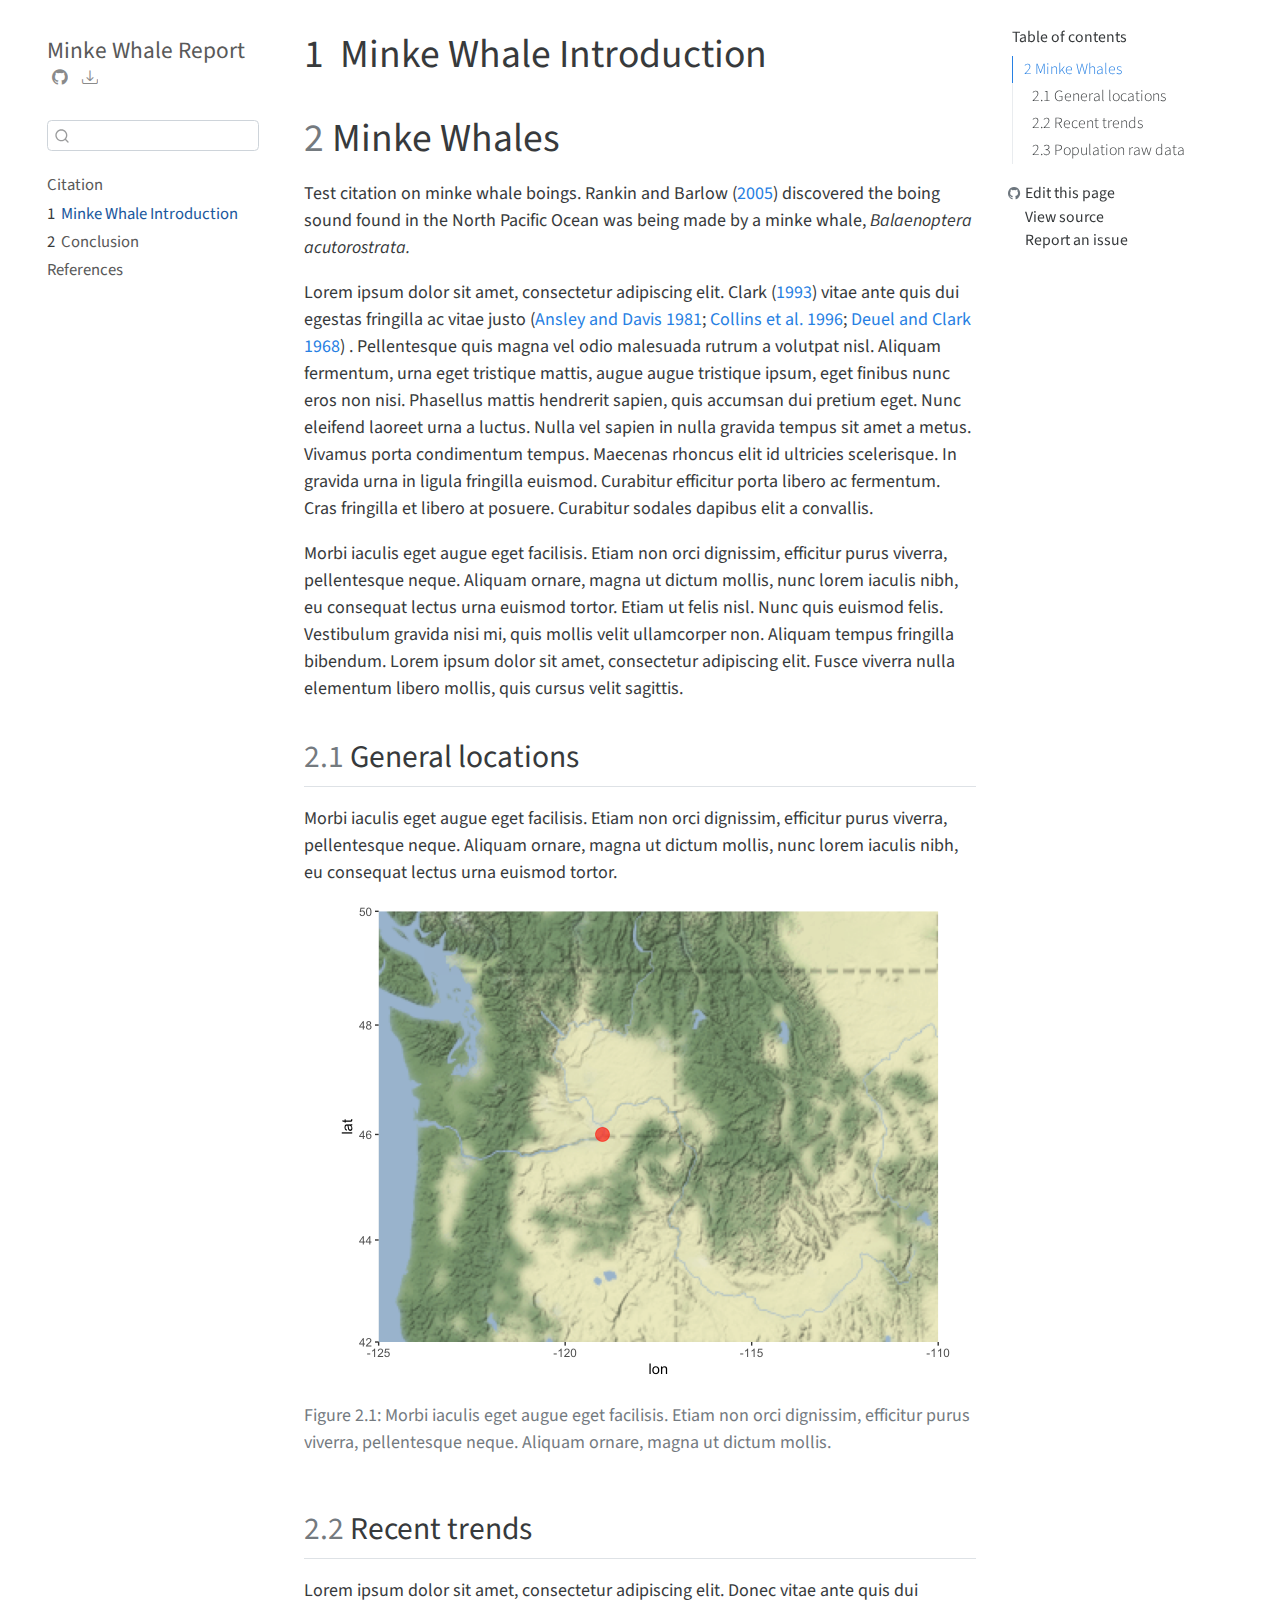
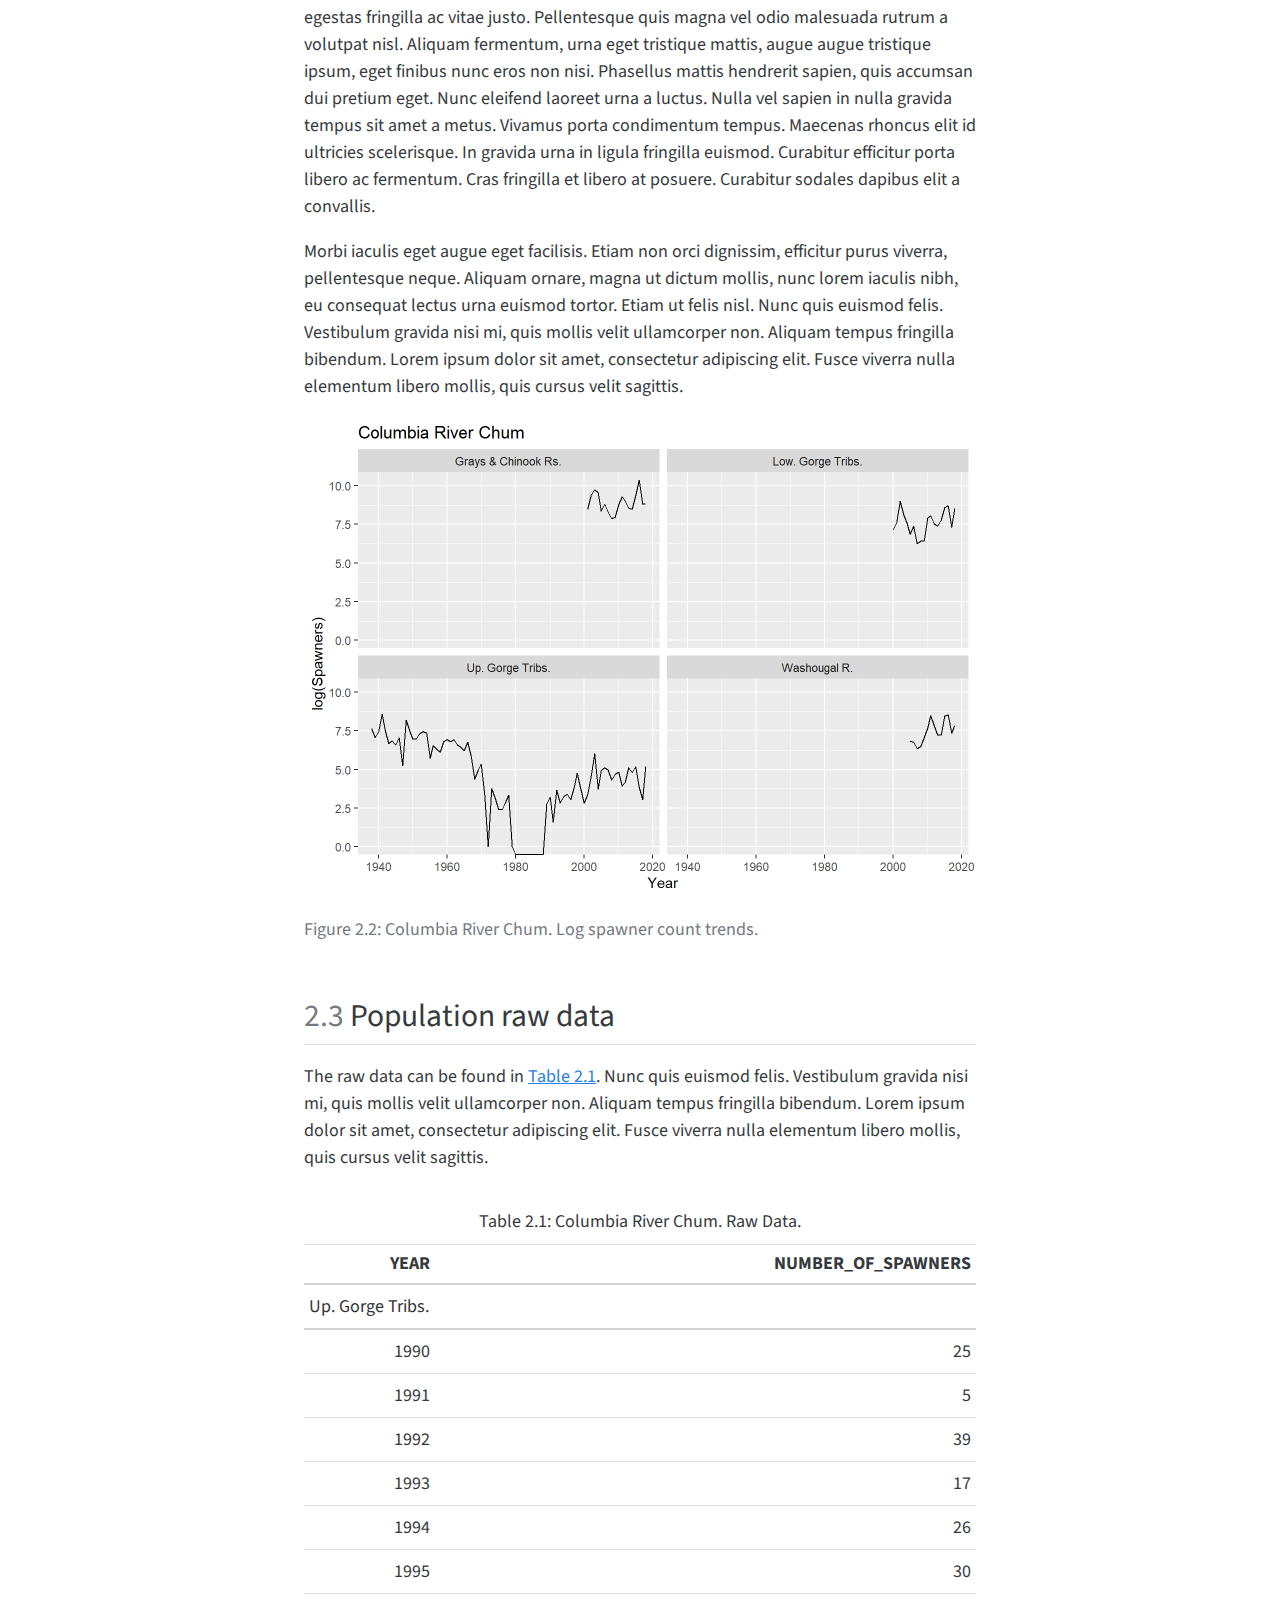
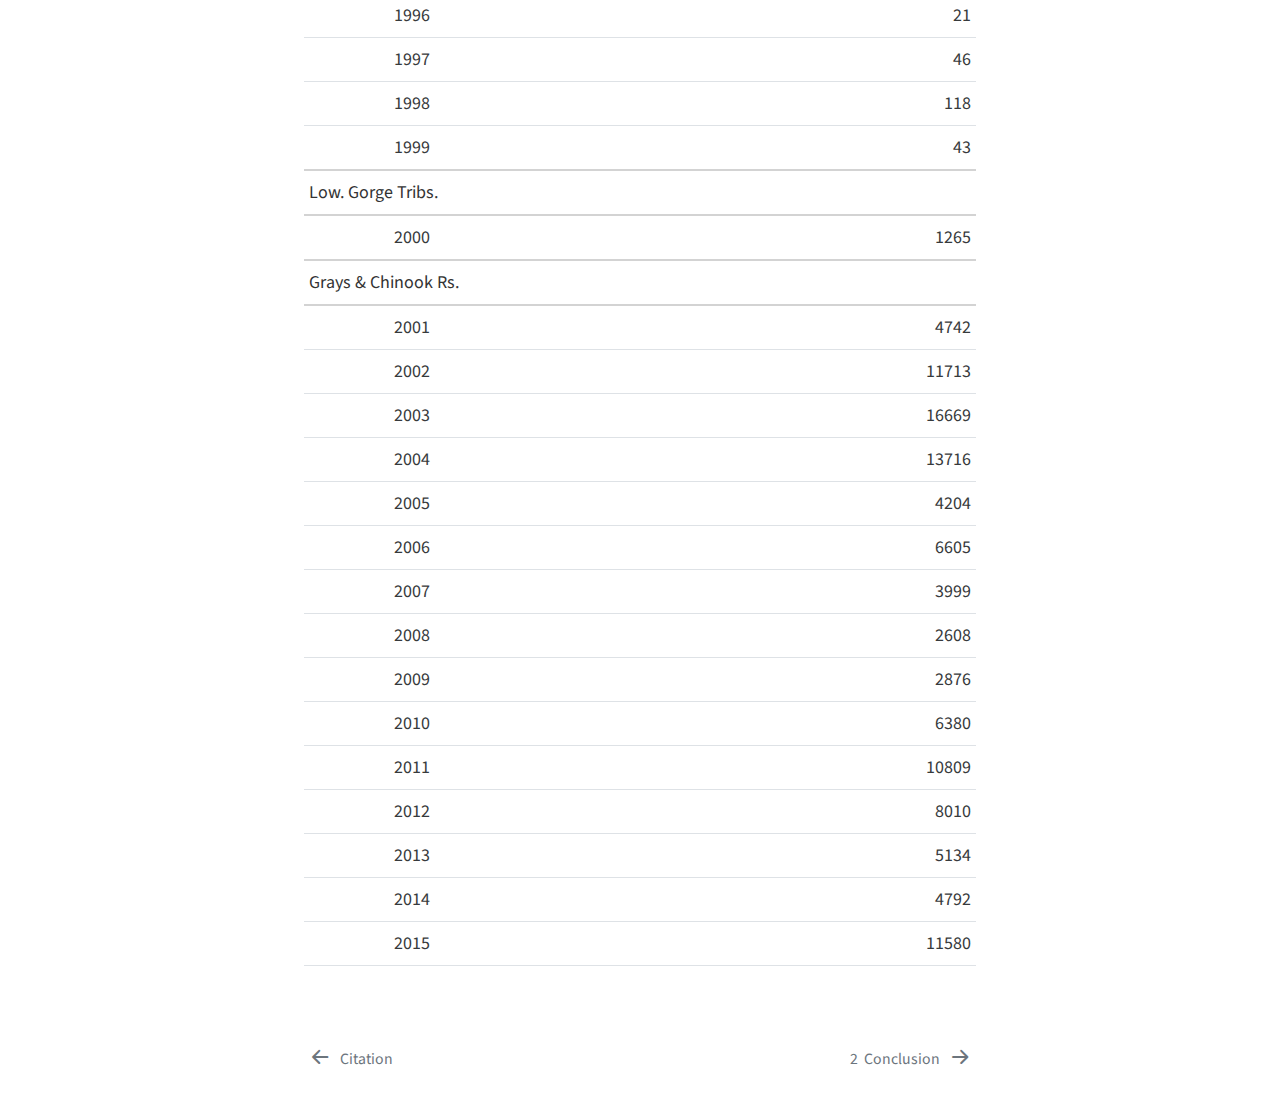
==== commit f9c7eabc: "Added test citation w/zotero" ====
--- a/docs/text/Chapter1.html
+++ b/docs/text/Chapter1.html
@@ -196,6 +196,7 @@
 </div>
 <section id="minke-whales" class="level1" data-number="2">
 <h1 data-number="2"><span class="header-section-number">2</span> Minke Whales</h1>
+<p>Test citation on minke whale boings. <span class="citation" data-cites="rankin2005">Rankin and Barlow (<a href="references.html#ref-rankin2005" role="doc-biblioref">2005</a>)</span> discovered the boing sound found in the North Pacific Ocean was being made by a minke whale, <em>Balaenoptera acutorostrata.</em></p>
 <p>Lorem ipsum dolor sit amet, consectetur adipiscing elit. <span class="citation" data-cites="clark1993">Clark (<a href="references.html#ref-clark1993" role="doc-biblioref">1993</a>)</span> vitae ante quis dui egestas fringilla ac vitae justo <span class="citation" data-cites="ansley1981 collins1996 deuel1968">(<a href="references.html#ref-ansley1981" role="doc-biblioref">Ansley and Davis 1981</a>; <a href="references.html#ref-collins1996" role="doc-biblioref">Collins et al. 1996</a>; <a href="references.html#ref-deuel1968" role="doc-biblioref">Deuel and Clark 1968</a>)</span> . Pellentesque quis magna vel odio malesuada rutrum a volutpat nisl. Aliquam fermentum, urna eget tristique mattis, augue augue tristique ipsum, eget finibus nunc eros non nisi. Phasellus mattis hendrerit sapien, quis accumsan dui pretium eget. Nunc eleifend laoreet urna a luctus. Nulla vel sapien in nulla gravida tempus sit amet a metus. Vivamus porta condimentum tempus. Maecenas rhoncus elit id ultricies scelerisque. In gravida urna in ligula fringilla euismod. Curabitur efficitur porta libero ac fermentum. Cras fringilla et libero at posuere. Curabitur sodales dapibus elit a convallis.</p>
 <p>Morbi iaculis eget augue eget facilisis. Etiam non orci dignissim, efficitur purus viverra, pellentesque neque. Aliquam ornare, magna ut dictum mollis, nunc lorem iaculis nibh, eu consequat lectus urna euismod tortor. Etiam ut felis nisl. Nunc quis euismod felis. Vestibulum gravida nisi mi, quis mollis velit ullamcorper non. Aliquam tempus fringilla bibendum. Lorem ipsum dolor sit amet, consectetur adipiscing elit. Fusce viverra nulla elementum libero mollis, quis cursus velit sagittis.</p>
 <section id="general-locations" class="level2" data-number="2.1">
@@ -234,12 +235,12 @@
 <div class="cell-output-display">
 <div id="tbl-CRchum-rawdata" class="anchored">
 
-<div id="vuohukklcp" style="padding-left:0px;padding-right:0px;padding-top:10px;padding-bottom:10px;overflow-x:auto;overflow-y:auto;width:auto;height:auto;">
+<div id="vxzcrjvvrp" style="padding-left:0px;padding-right:0px;padding-top:10px;padding-bottom:10px;overflow-x:auto;overflow-y:auto;width:auto;height:auto;">
 <style>html {
   font-family: -apple-system, BlinkMacSystemFont, 'Segoe UI', Roboto, Oxygen, Ubuntu, Cantarell, 'Helvetica Neue', 'Fira Sans', 'Droid Sans', Arial, sans-serif;
 }
 
-:where(#vuohukklcp) .gt_table {
+:where(#vxzcrjvvrp) .gt_table {
   display: table;
   border-collapse: collapse;
   margin-left: auto;
@@ -264,7 +265,7 @@
   border-left-color: #D3D3D3;
 }
 
-:where(#vuohukklcp) .gt_heading {
+:where(#vxzcrjvvrp) .gt_heading {
   background-color: #FFFFFF;
   text-align: center;
   border-bottom-color: #FFFFFF;
@@ -276,12 +277,12 @@
   border-right-color: #D3D3D3;
 }
 
-:where(#vuohukklcp) .gt_caption {
+:where(#vxzcrjvvrp) .gt_caption {
   padding-top: 4px;
   padding-bottom: 4px;
 }
 
-:where(#vuohukklcp) .gt_title {
+:where(#vxzcrjvvrp) .gt_title {
   color: #333333;
   font-size: 125%;
   font-weight: initial;
@@ -293,7 +294,7 @@
   border-bottom-width: 0;
 }
 
-:where(#vuohukklcp) .gt_subtitle {
+:where(#vxzcrjvvrp) .gt_subtitle {
   color: #333333;
   font-size: 85%;
   font-weight: initial;
@@ -305,13 +306,13 @@
   border-top-width: 0;
 }
 
-:where(#vuohukklcp) .gt_bottom_border {
+:where(#vxzcrjvvrp) .gt_bottom_border {
   border-bottom-style: solid;
   border-bottom-width: 2px;
   border-bottom-color: #D3D3D3;
 }
 
-:where(#vuohukklcp) .gt_col_headings {
+:where(#vxzcrjvvrp) .gt_col_headings {
   border-top-style: solid;
   border-top-width: 2px;
   border-top-color: #D3D3D3;
@@ -326,7 +327,7 @@
   border-right-color: #D3D3D3;
 }
 
-:where(#vuohukklcp) .gt_col_heading {
+:where(#vxzcrjvvrp) .gt_col_heading {
   color: #333333;
   background-color: #FFFFFF;
   font-size: 100%;
@@ -346,7 +347,7 @@
   overflow-x: hidden;
 }
 
-:where(#vuohukklcp) .gt_column_spanner_outer {
+:where(#vxzcrjvvrp) .gt_column_spanner_outer {
   color: #333333;
   background-color: #FFFFFF;
   font-size: 100%;
@@ -358,15 +359,15 @@
   padding-right: 4px;
 }
 
-:where(#vuohukklcp) .gt_column_spanner_outer:first-child {
+:where(#vxzcrjvvrp) .gt_column_spanner_outer:first-child {
   padding-left: 0;
 }
 
-:where(#vuohukklcp) .gt_column_spanner_outer:last-child {
+:where(#vxzcrjvvrp) .gt_column_spanner_outer:last-child {
   padding-right: 0;
 }
 
-:where(#vuohukklcp) .gt_column_spanner {
+:where(#vxzcrjvvrp) .gt_column_spanner {
   border-bottom-style: solid;
   border-bottom-width: 2px;
   border-bottom-color: #D3D3D3;
@@ -378,7 +379,7 @@
   width: 100%;
 }
 
-:where(#vuohukklcp) .gt_group_heading {
+:where(#vxzcrjvvrp) .gt_group_heading {
   padding-top: 8px;
   padding-bottom: 8px;
   padding-left: 5px;
@@ -404,7 +405,7 @@
   text-align: left;
 }
 
-:where(#vuohukklcp) .gt_empty_group_heading {
+:where(#vxzcrjvvrp) .gt_empty_group_heading {
   padding: 0.5px;
   color: #333333;
   background-color: #FFFFFF;
@@ -419,15 +420,15 @@
   vertical-align: middle;
 }
 
-:where(#vuohukklcp) .gt_from_md > :first-child {
+:where(#vxzcrjvvrp) .gt_from_md > :first-child {
   margin-top: 0;
 }
 
-:where(#vuohukklcp) .gt_from_md > :last-child {
+:where(#vxzcrjvvrp) .gt_from_md > :last-child {
   margin-bottom: 0;
 }
 
-:where(#vuohukklcp) .gt_row {
+:where(#vxzcrjvvrp) .gt_row {
   padding-top: 8px;
   padding-bottom: 8px;
   padding-left: 5px;
@@ -446,7 +447,7 @@
   overflow-x: hidden;
 }
 
-:where(#vuohukklcp) .gt_stub {
+:where(#vxzcrjvvrp) .gt_stub {
   color: #333333;
   background-color: #FFFFFF;
   font-size: 100%;
@@ -459,7 +460,7 @@
   padding-right: 5px;
 }
 
-:where(#vuohukklcp) .gt_stub_row_group {
+:where(#vxzcrjvvrp) .gt_stub_row_group {
   color: #333333;
   background-color: #FFFFFF;
   font-size: 100%;
@@ -473,11 +474,11 @@
   vertical-align: top;
 }
 
-:where(#vuohukklcp) .gt_row_group_first td {
+:where(#vxzcrjvvrp) .gt_row_group_first td {
   border-top-width: 2px;
 }
 
-:where(#vuohukklcp) .gt_summary_row {
+:where(#vxzcrjvvrp) .gt_summary_row {
   color: #333333;
   background-color: #FFFFFF;
   text-transform: inherit;
@@ -487,16 +488,16 @@
   padding-right: 5px;
 }
 
-:where(#vuohukklcp) .gt_first_summary_row {
+:where(#vxzcrjvvrp) .gt_first_summary_row {
   border-top-style: solid;
   border-top-color: #D3D3D3;
 }
 
-:where(#vuohukklcp) .gt_first_summary_row.thick {
+:where(#vxzcrjvvrp) .gt_first_summary_row.thick {
   border-top-width: 2px;
 }
 
-:where(#vuohukklcp) .gt_last_summary_row {
+:where(#vxzcrjvvrp) .gt_last_summary_row {
   padding-top: 8px;
   padding-bottom: 8px;
   padding-left: 5px;
@@ -506,7 +507,7 @@
   border-bottom-color: #D3D3D3;
 }
 
-:where(#vuohukklcp) .gt_grand_summary_row {
+:where(#vxzcrjvvrp) .gt_grand_summary_row {
   color: #333333;
   background-color: #FFFFFF;
   text-transform: inherit;
@@ -516,7 +517,7 @@
   padding-right: 5px;
 }
 
-:where(#vuohukklcp) .gt_first_grand_summary_row {
+:where(#vxzcrjvvrp) .gt_first_grand_summary_row {
   padding-top: 8px;
   padding-bottom: 8px;
   padding-left: 5px;
@@ -526,11 +527,11 @@
   border-top-color: #D3D3D3;
 }
 
-:where(#vuohukklcp) .gt_striped {
+:where(#vxzcrjvvrp) .gt_striped {
   background-color: rgba(128, 128, 128, 0.05);
 }
 
-:where(#vuohukklcp) .gt_table_body {
+:where(#vxzcrjvvrp) .gt_table_body {
   border-top-style: solid;
   border-top-width: 2px;
   border-top-color: #D3D3D3;
@@ -539,7 +540,7 @@
   border-bottom-color: #D3D3D3;
 }
 
-:where(#vuohukklcp) .gt_footnotes {
+:where(#vxzcrjvvrp) .gt_footnotes {
   color: #333333;
   background-color: #FFFFFF;
   border-bottom-style: none;
@@ -553,7 +554,7 @@
   border-right-color: #D3D3D3;
 }
 
-:where(#vuohukklcp) .gt_footnote {
+:where(#vxzcrjvvrp) .gt_footnote {
   margin: 0px;
   font-size: 90%;
   padding-left: 4px;
@@ -562,7 +563,7 @@
   padding-right: 5px;
 }
 
-:where(#vuohukklcp) .gt_sourcenotes {
+:where(#vxzcrjvvrp) .gt_sourcenotes {
   color: #333333;
   background-color: #FFFFFF;
   border-bottom-style: none;
@@ -576,7 +577,7 @@
   border-right-color: #D3D3D3;
 }
 
-:where(#vuohukklcp) .gt_sourcenote {
+:where(#vxzcrjvvrp) .gt_sourcenote {
   font-size: 90%;
   padding-top: 4px;
   padding-bottom: 4px;
@@ -584,64 +585,64 @@
   padding-right: 5px;
 }
 
-:where(#vuohukklcp) .gt_left {
+:where(#vxzcrjvvrp) .gt_left {
   text-align: left;
 }
 
-:where(#vuohukklcp) .gt_center {
+:where(#vxzcrjvvrp) .gt_center {
   text-align: center;
 }
 
-:where(#vuohukklcp) .gt_right {
+:where(#vxzcrjvvrp) .gt_right {
   text-align: right;
   font-variant-numeric: tabular-nums;
 }
 
-:where(#vuohukklcp) .gt_font_normal {
+:where(#vxzcrjvvrp) .gt_font_normal {
   font-weight: normal;
 }
 
-:where(#vuohukklcp) .gt_font_bold {
+:where(#vxzcrjvvrp) .gt_font_bold {
   font-weight: bold;
 }
 
-:where(#vuohukklcp) .gt_font_italic {
+:where(#vxzcrjvvrp) .gt_font_italic {
   font-style: italic;
 }
 
-:where(#vuohukklcp) .gt_super {
+:where(#vxzcrjvvrp) .gt_super {
   font-size: 65%;
 }
 
-:where(#vuohukklcp) .gt_footnote_marks {
+:where(#vxzcrjvvrp) .gt_footnote_marks {
   font-style: italic;
   font-weight: normal;
   font-size: 75%;
   vertical-align: 0.4em;
 }
 
-:where(#vuohukklcp) .gt_asterisk {
+:where(#vxzcrjvvrp) .gt_asterisk {
   font-size: 100%;
   vertical-align: 0;
 }
 
-:where(#vuohukklcp) .gt_indent_1 {
+:where(#vxzcrjvvrp) .gt_indent_1 {
   text-indent: 5px;
 }
 
-:where(#vuohukklcp) .gt_indent_2 {
+:where(#vxzcrjvvrp) .gt_indent_2 {
   text-indent: 10px;
 }
 
-:where(#vuohukklcp) .gt_indent_3 {
+:where(#vxzcrjvvrp) .gt_indent_3 {
   text-indent: 15px;
 }
 
-:where(#vuohukklcp) .gt_indent_4 {
+:where(#vxzcrjvvrp) .gt_indent_4 {
   text-indent: 20px;
 }
 
-:where(#vuohukklcp) .gt_indent_5 {
+:where(#vxzcrjvvrp) .gt_indent_5 {
   text-indent: 25px;
 }
 </style>
@@ -737,6 +738,9 @@
 </div>
 <div id="ref-deuel1968" class="csl-entry" role="doc-biblioentry">
 Deuel, D. G., and J. R. Clark. 1968. <span>“The 1965 Salt-Water Angling Survey.”</span>
+</div>
+<div id="ref-rankin2005" class="csl-entry" role="doc-biblioentry">
+Rankin, Shannon, and Jay Barlow. 2005. <span>“Source of the North Pacific <span>"</span>Boing<span>"</span> Sound Attributed to Minke Whales.”</span> <em>The Journal of the Acoustical Society of America</em> 118 (5): 3346–51. https://doi.org/<a href="https://doi.org/10.1121/1.2046747">https://doi.org/10.1121/1.2046747</a>.
 </div>
 </div>
 </section>
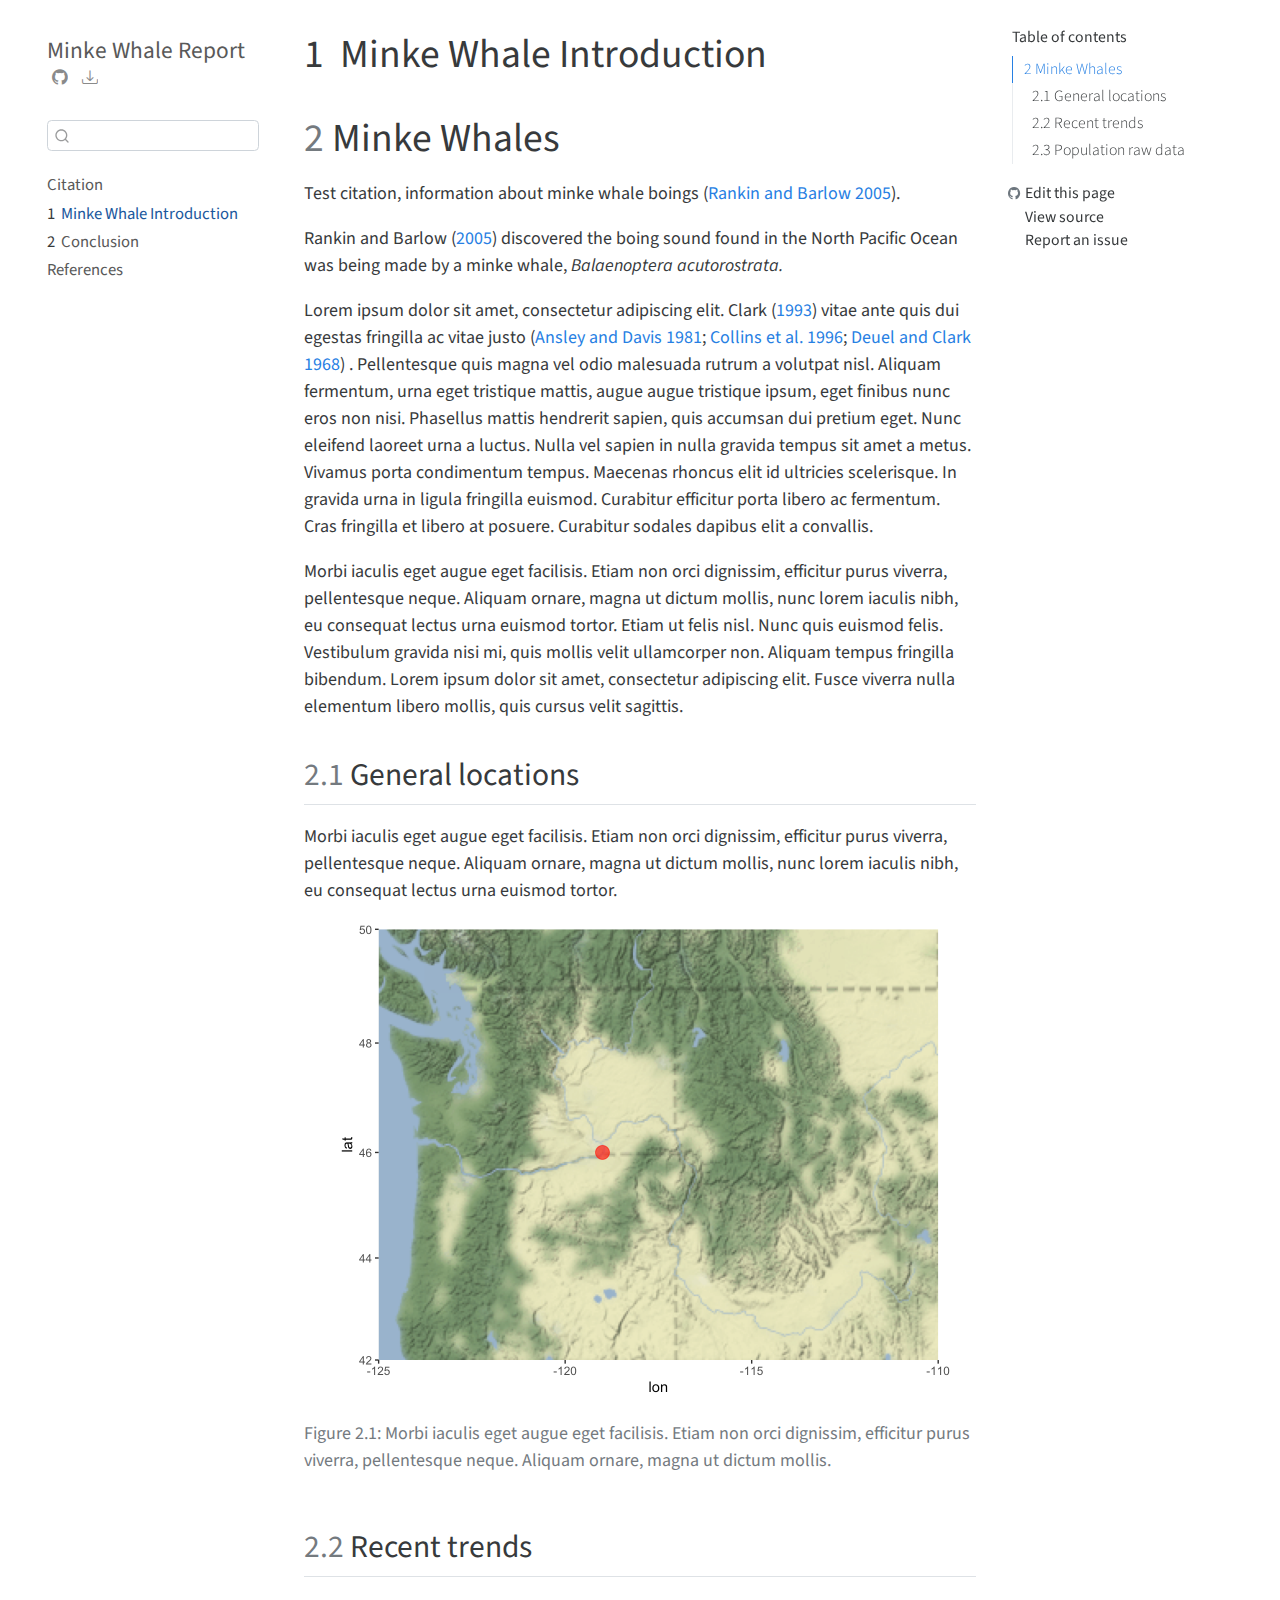
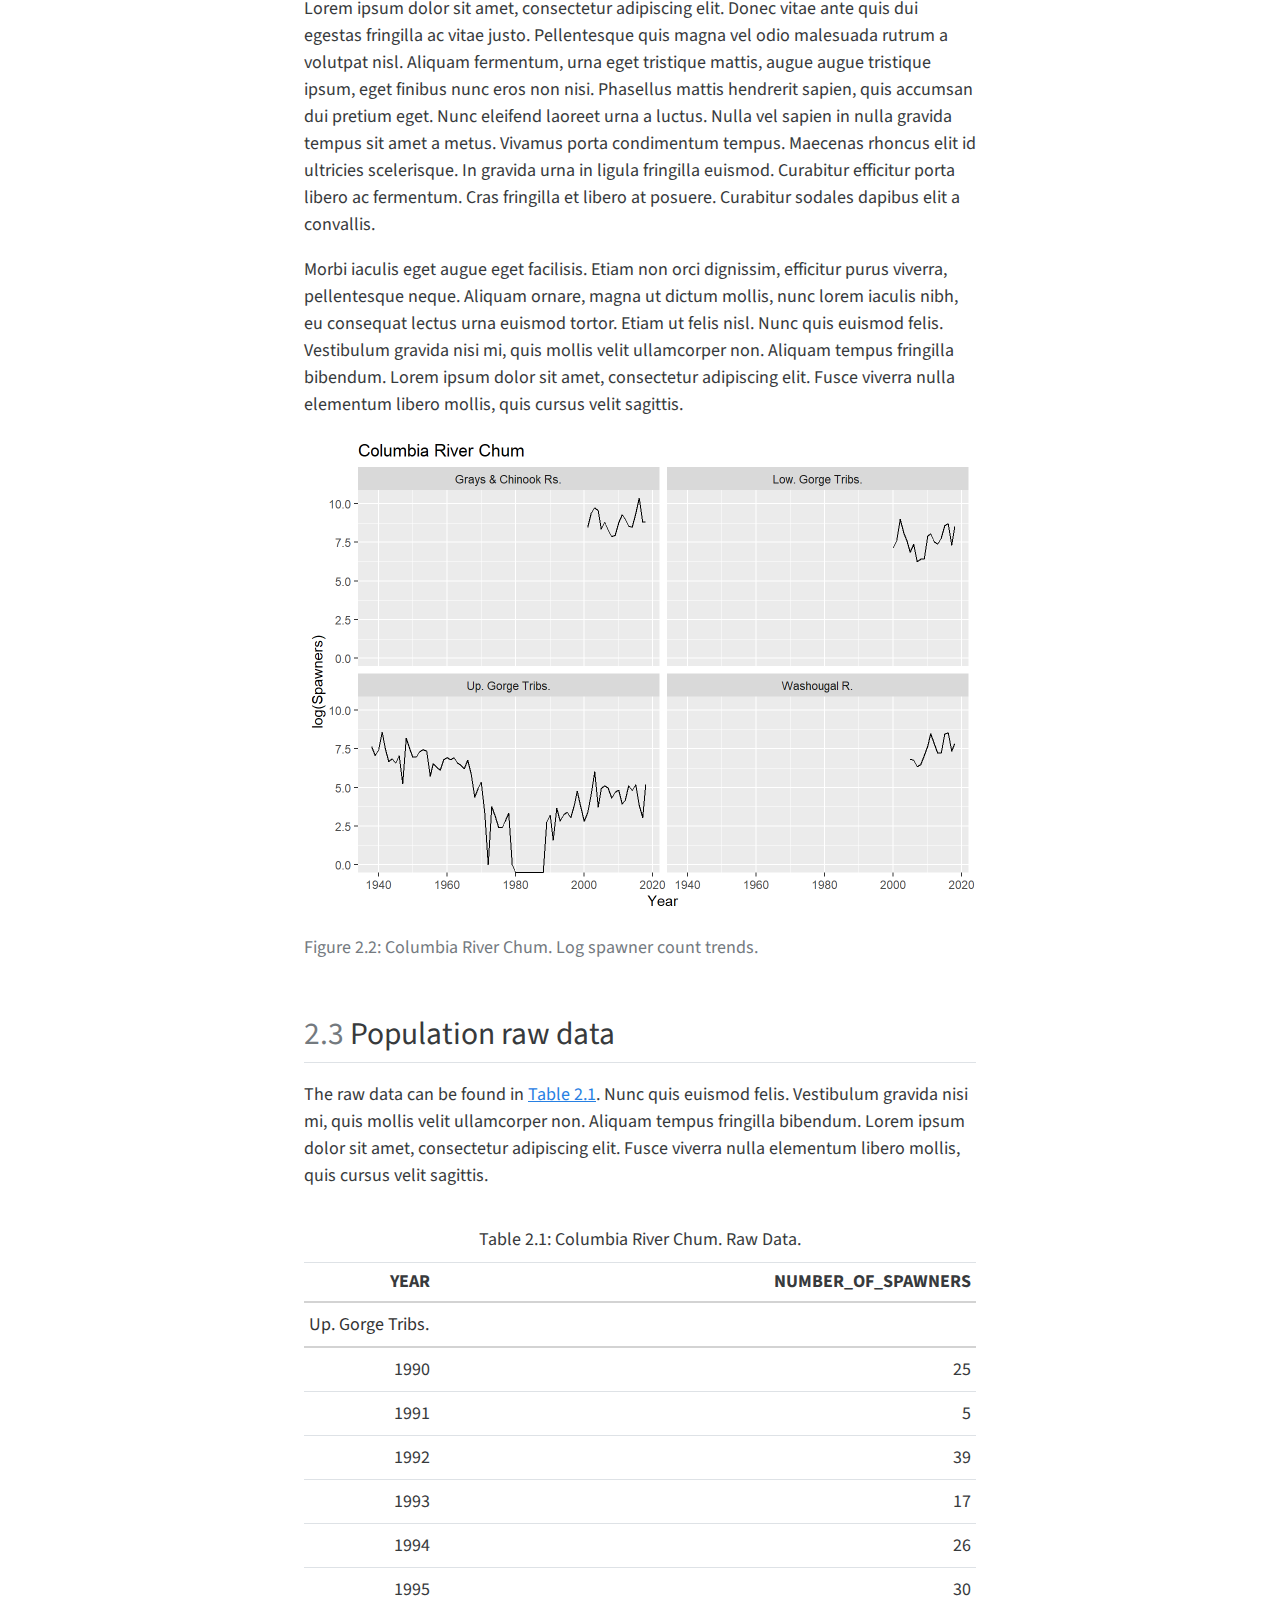
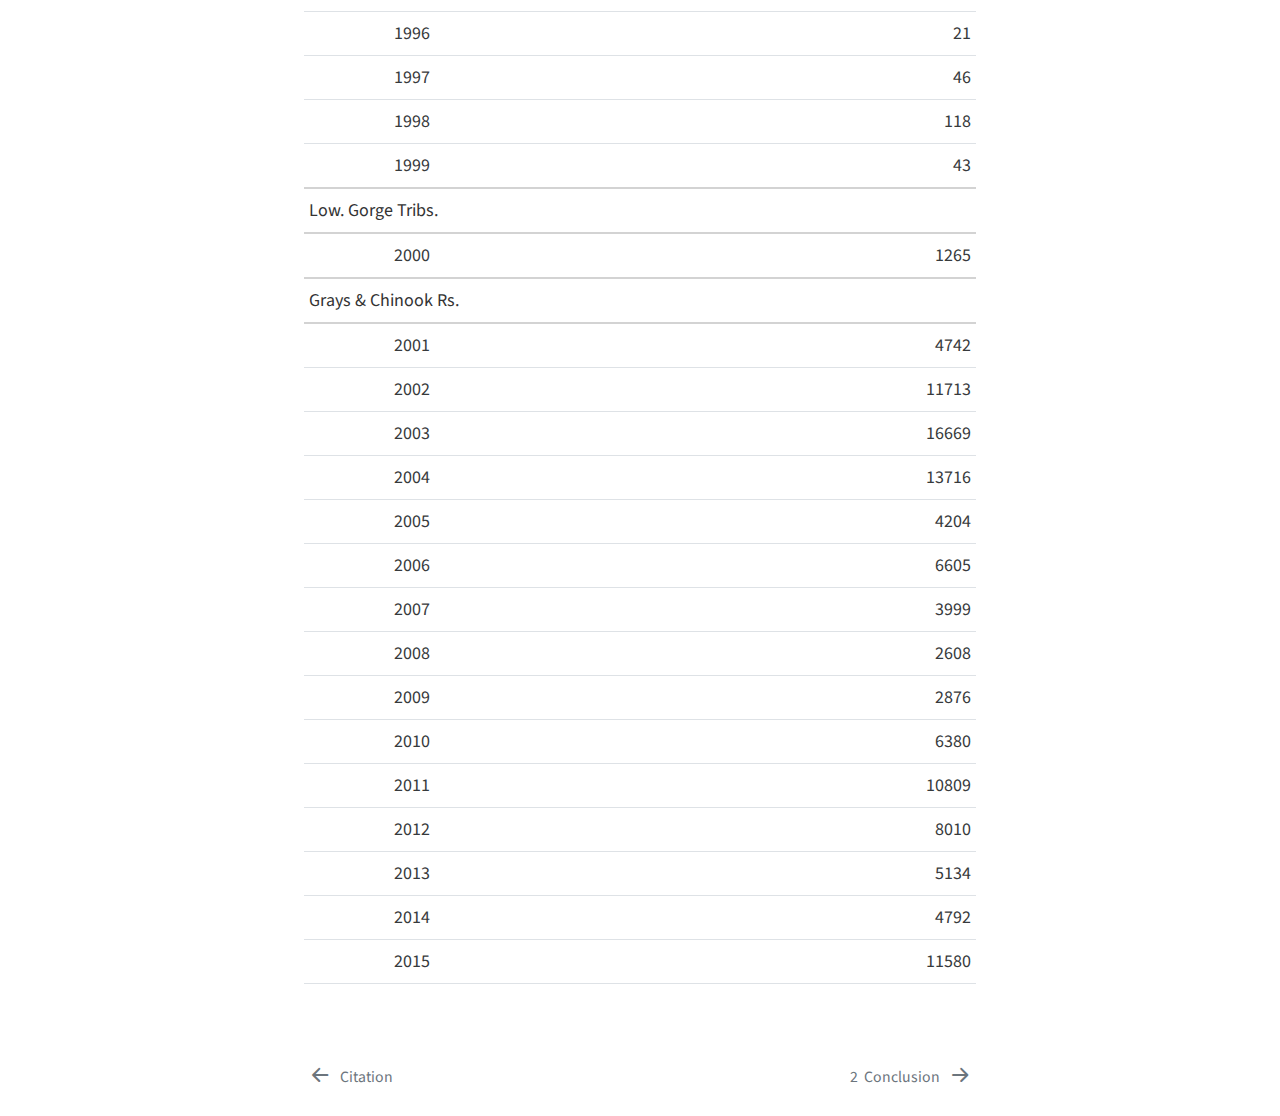
==== commit 2165fedb: "Update pdf" ====
--- a/docs/text/Chapter1.html
+++ b/docs/text/Chapter1.html
@@ -196,7 +196,8 @@
 </div>
 <section id="minke-whales" class="level1" data-number="2">
 <h1 data-number="2"><span class="header-section-number">2</span> Minke Whales</h1>
-<p>Test citation on minke whale boings. <span class="citation" data-cites="rankin2005">Rankin and Barlow (<a href="references.html#ref-rankin2005" role="doc-biblioref">2005</a>)</span> discovered the boing sound found in the North Pacific Ocean was being made by a minke whale, <em>Balaenoptera acutorostrata.</em></p>
+<p>Test citation, information about minke whale boings <span class="citation" data-cites="rankin2005">(<a href="references.html#ref-rankin2005" role="doc-biblioref">Rankin and Barlow 2005</a>)</span>.</p>
+<p><span class="citation" data-cites="rankin2005">Rankin and Barlow (<a href="references.html#ref-rankin2005" role="doc-biblioref">2005</a>)</span> discovered the boing sound found in the North Pacific Ocean was being made by a minke whale, <em>Balaenoptera acutorostrata.</em></p>
 <p>Lorem ipsum dolor sit amet, consectetur adipiscing elit. <span class="citation" data-cites="clark1993">Clark (<a href="references.html#ref-clark1993" role="doc-biblioref">1993</a>)</span> vitae ante quis dui egestas fringilla ac vitae justo <span class="citation" data-cites="ansley1981 collins1996 deuel1968">(<a href="references.html#ref-ansley1981" role="doc-biblioref">Ansley and Davis 1981</a>; <a href="references.html#ref-collins1996" role="doc-biblioref">Collins et al. 1996</a>; <a href="references.html#ref-deuel1968" role="doc-biblioref">Deuel and Clark 1968</a>)</span> . Pellentesque quis magna vel odio malesuada rutrum a volutpat nisl. Aliquam fermentum, urna eget tristique mattis, augue augue tristique ipsum, eget finibus nunc eros non nisi. Phasellus mattis hendrerit sapien, quis accumsan dui pretium eget. Nunc eleifend laoreet urna a luctus. Nulla vel sapien in nulla gravida tempus sit amet a metus. Vivamus porta condimentum tempus. Maecenas rhoncus elit id ultricies scelerisque. In gravida urna in ligula fringilla euismod. Curabitur efficitur porta libero ac fermentum. Cras fringilla et libero at posuere. Curabitur sodales dapibus elit a convallis.</p>
 <p>Morbi iaculis eget augue eget facilisis. Etiam non orci dignissim, efficitur purus viverra, pellentesque neque. Aliquam ornare, magna ut dictum mollis, nunc lorem iaculis nibh, eu consequat lectus urna euismod tortor. Etiam ut felis nisl. Nunc quis euismod felis. Vestibulum gravida nisi mi, quis mollis velit ullamcorper non. Aliquam tempus fringilla bibendum. Lorem ipsum dolor sit amet, consectetur adipiscing elit. Fusce viverra nulla elementum libero mollis, quis cursus velit sagittis.</p>
 <section id="general-locations" class="level2" data-number="2.1">
@@ -235,12 +236,12 @@
 <div class="cell-output-display">
 <div id="tbl-CRchum-rawdata" class="anchored">
 
-<div id="vxzcrjvvrp" style="padding-left:0px;padding-right:0px;padding-top:10px;padding-bottom:10px;overflow-x:auto;overflow-y:auto;width:auto;height:auto;">
+<div id="nlmrfpzyio" style="padding-left:0px;padding-right:0px;padding-top:10px;padding-bottom:10px;overflow-x:auto;overflow-y:auto;width:auto;height:auto;">
 <style>html {
   font-family: -apple-system, BlinkMacSystemFont, 'Segoe UI', Roboto, Oxygen, Ubuntu, Cantarell, 'Helvetica Neue', 'Fira Sans', 'Droid Sans', Arial, sans-serif;
 }
 
-:where(#vxzcrjvvrp) .gt_table {
+:where(#nlmrfpzyio) .gt_table {
   display: table;
   border-collapse: collapse;
   margin-left: auto;
@@ -265,7 +266,7 @@
   border-left-color: #D3D3D3;
 }
 
-:where(#vxzcrjvvrp) .gt_heading {
+:where(#nlmrfpzyio) .gt_heading {
   background-color: #FFFFFF;
   text-align: center;
   border-bottom-color: #FFFFFF;
@@ -277,12 +278,12 @@
   border-right-color: #D3D3D3;
 }
 
-:where(#vxzcrjvvrp) .gt_caption {
+:where(#nlmrfpzyio) .gt_caption {
   padding-top: 4px;
   padding-bottom: 4px;
 }
 
-:where(#vxzcrjvvrp) .gt_title {
+:where(#nlmrfpzyio) .gt_title {
   color: #333333;
   font-size: 125%;
   font-weight: initial;
@@ -294,7 +295,7 @@
   border-bottom-width: 0;
 }
 
-:where(#vxzcrjvvrp) .gt_subtitle {
+:where(#nlmrfpzyio) .gt_subtitle {
   color: #333333;
   font-size: 85%;
   font-weight: initial;
@@ -306,13 +307,13 @@
   border-top-width: 0;
 }
 
-:where(#vxzcrjvvrp) .gt_bottom_border {
+:where(#nlmrfpzyio) .gt_bottom_border {
   border-bottom-style: solid;
   border-bottom-width: 2px;
   border-bottom-color: #D3D3D3;
 }
 
-:where(#vxzcrjvvrp) .gt_col_headings {
+:where(#nlmrfpzyio) .gt_col_headings {
   border-top-style: solid;
   border-top-width: 2px;
   border-top-color: #D3D3D3;
@@ -327,7 +328,7 @@
   border-right-color: #D3D3D3;
 }
 
-:where(#vxzcrjvvrp) .gt_col_heading {
+:where(#nlmrfpzyio) .gt_col_heading {
   color: #333333;
   background-color: #FFFFFF;
   font-size: 100%;
@@ -347,7 +348,7 @@
   overflow-x: hidden;
 }
 
-:where(#vxzcrjvvrp) .gt_column_spanner_outer {
+:where(#nlmrfpzyio) .gt_column_spanner_outer {
   color: #333333;
   background-color: #FFFFFF;
   font-size: 100%;
@@ -359,15 +360,15 @@
   padding-right: 4px;
 }
 
-:where(#vxzcrjvvrp) .gt_column_spanner_outer:first-child {
+:where(#nlmrfpzyio) .gt_column_spanner_outer:first-child {
   padding-left: 0;
 }
 
-:where(#vxzcrjvvrp) .gt_column_spanner_outer:last-child {
+:where(#nlmrfpzyio) .gt_column_spanner_outer:last-child {
   padding-right: 0;
 }
 
-:where(#vxzcrjvvrp) .gt_column_spanner {
+:where(#nlmrfpzyio) .gt_column_spanner {
   border-bottom-style: solid;
   border-bottom-width: 2px;
   border-bottom-color: #D3D3D3;
@@ -379,7 +380,7 @@
   width: 100%;
 }
 
-:where(#vxzcrjvvrp) .gt_group_heading {
+:where(#nlmrfpzyio) .gt_group_heading {
   padding-top: 8px;
   padding-bottom: 8px;
   padding-left: 5px;
@@ -405,7 +406,7 @@
   text-align: left;
 }
 
-:where(#vxzcrjvvrp) .gt_empty_group_heading {
+:where(#nlmrfpzyio) .gt_empty_group_heading {
   padding: 0.5px;
   color: #333333;
   background-color: #FFFFFF;
@@ -420,15 +421,15 @@
   vertical-align: middle;
 }
 
-:where(#vxzcrjvvrp) .gt_from_md > :first-child {
+:where(#nlmrfpzyio) .gt_from_md > :first-child {
   margin-top: 0;
 }
 
-:where(#vxzcrjvvrp) .gt_from_md > :last-child {
+:where(#nlmrfpzyio) .gt_from_md > :last-child {
   margin-bottom: 0;
 }
 
-:where(#vxzcrjvvrp) .gt_row {
+:where(#nlmrfpzyio) .gt_row {
   padding-top: 8px;
   padding-bottom: 8px;
   padding-left: 5px;
@@ -447,7 +448,7 @@
   overflow-x: hidden;
 }
 
-:where(#vxzcrjvvrp) .gt_stub {
+:where(#nlmrfpzyio) .gt_stub {
   color: #333333;
   background-color: #FFFFFF;
   font-size: 100%;
@@ -460,7 +461,7 @@
   padding-right: 5px;
 }
 
-:where(#vxzcrjvvrp) .gt_stub_row_group {
+:where(#nlmrfpzyio) .gt_stub_row_group {
   color: #333333;
   background-color: #FFFFFF;
   font-size: 100%;
@@ -474,11 +475,11 @@
   vertical-align: top;
 }
 
-:where(#vxzcrjvvrp) .gt_row_group_first td {
+:where(#nlmrfpzyio) .gt_row_group_first td {
   border-top-width: 2px;
 }
 
-:where(#vxzcrjvvrp) .gt_summary_row {
+:where(#nlmrfpzyio) .gt_summary_row {
   color: #333333;
   background-color: #FFFFFF;
   text-transform: inherit;
@@ -488,16 +489,16 @@
   padding-right: 5px;
 }
 
-:where(#vxzcrjvvrp) .gt_first_summary_row {
+:where(#nlmrfpzyio) .gt_first_summary_row {
   border-top-style: solid;
   border-top-color: #D3D3D3;
 }
 
-:where(#vxzcrjvvrp) .gt_first_summary_row.thick {
+:where(#nlmrfpzyio) .gt_first_summary_row.thick {
   border-top-width: 2px;
 }
 
-:where(#vxzcrjvvrp) .gt_last_summary_row {
+:where(#nlmrfpzyio) .gt_last_summary_row {
   padding-top: 8px;
   padding-bottom: 8px;
   padding-left: 5px;
@@ -507,7 +508,7 @@
   border-bottom-color: #D3D3D3;
 }
 
-:where(#vxzcrjvvrp) .gt_grand_summary_row {
+:where(#nlmrfpzyio) .gt_grand_summary_row {
   color: #333333;
   background-color: #FFFFFF;
   text-transform: inherit;
@@ -517,7 +518,7 @@
   padding-right: 5px;
 }
 
-:where(#vxzcrjvvrp) .gt_first_grand_summary_row {
+:where(#nlmrfpzyio) .gt_first_grand_summary_row {
   padding-top: 8px;
   padding-bottom: 8px;
   padding-left: 5px;
@@ -527,11 +528,11 @@
   border-top-color: #D3D3D3;
 }
 
-:where(#vxzcrjvvrp) .gt_striped {
+:where(#nlmrfpzyio) .gt_striped {
   background-color: rgba(128, 128, 128, 0.05);
 }
 
-:where(#vxzcrjvvrp) .gt_table_body {
+:where(#nlmrfpzyio) .gt_table_body {
   border-top-style: solid;
   border-top-width: 2px;
   border-top-color: #D3D3D3;
@@ -540,7 +541,7 @@
   border-bottom-color: #D3D3D3;
 }
 
-:where(#vxzcrjvvrp) .gt_footnotes {
+:where(#nlmrfpzyio) .gt_footnotes {
   color: #333333;
   background-color: #FFFFFF;
   border-bottom-style: none;
@@ -554,7 +555,7 @@
   border-right-color: #D3D3D3;
 }
 
-:where(#vxzcrjvvrp) .gt_footnote {
+:where(#nlmrfpzyio) .gt_footnote {
   margin: 0px;
   font-size: 90%;
   padding-left: 4px;
@@ -563,7 +564,7 @@
   padding-right: 5px;
 }
 
-:where(#vxzcrjvvrp) .gt_sourcenotes {
+:where(#nlmrfpzyio) .gt_sourcenotes {
   color: #333333;
   background-color: #FFFFFF;
   border-bottom-style: none;
@@ -577,7 +578,7 @@
   border-right-color: #D3D3D3;
 }
 
-:where(#vxzcrjvvrp) .gt_sourcenote {
+:where(#nlmrfpzyio) .gt_sourcenote {
   font-size: 90%;
   padding-top: 4px;
   padding-bottom: 4px;
@@ -585,64 +586,64 @@
   padding-right: 5px;
 }
 
-:where(#vxzcrjvvrp) .gt_left {
+:where(#nlmrfpzyio) .gt_left {
   text-align: left;
 }
 
-:where(#vxzcrjvvrp) .gt_center {
+:where(#nlmrfpzyio) .gt_center {
   text-align: center;
 }
 
-:where(#vxzcrjvvrp) .gt_right {
+:where(#nlmrfpzyio) .gt_right {
   text-align: right;
   font-variant-numeric: tabular-nums;
 }
 
-:where(#vxzcrjvvrp) .gt_font_normal {
+:where(#nlmrfpzyio) .gt_font_normal {
   font-weight: normal;
 }
 
-:where(#vxzcrjvvrp) .gt_font_bold {
+:where(#nlmrfpzyio) .gt_font_bold {
   font-weight: bold;
 }
 
-:where(#vxzcrjvvrp) .gt_font_italic {
+:where(#nlmrfpzyio) .gt_font_italic {
   font-style: italic;
 }
 
-:where(#vxzcrjvvrp) .gt_super {
+:where(#nlmrfpzyio) .gt_super {
   font-size: 65%;
 }
 
-:where(#vxzcrjvvrp) .gt_footnote_marks {
+:where(#nlmrfpzyio) .gt_footnote_marks {
   font-style: italic;
   font-weight: normal;
   font-size: 75%;
   vertical-align: 0.4em;
 }
 
-:where(#vxzcrjvvrp) .gt_asterisk {
+:where(#nlmrfpzyio) .gt_asterisk {
   font-size: 100%;
   vertical-align: 0;
 }
 
-:where(#vxzcrjvvrp) .gt_indent_1 {
+:where(#nlmrfpzyio) .gt_indent_1 {
   text-indent: 5px;
 }
 
-:where(#vxzcrjvvrp) .gt_indent_2 {
+:where(#nlmrfpzyio) .gt_indent_2 {
   text-indent: 10px;
 }
 
-:where(#vxzcrjvvrp) .gt_indent_3 {
+:where(#nlmrfpzyio) .gt_indent_3 {
   text-indent: 15px;
 }
 
-:where(#vxzcrjvvrp) .gt_indent_4 {
+:where(#nlmrfpzyio) .gt_indent_4 {
   text-indent: 20px;
 }
 
-:where(#vxzcrjvvrp) .gt_indent_5 {
+:where(#nlmrfpzyio) .gt_indent_5 {
   text-indent: 25px;
 }
 </style>
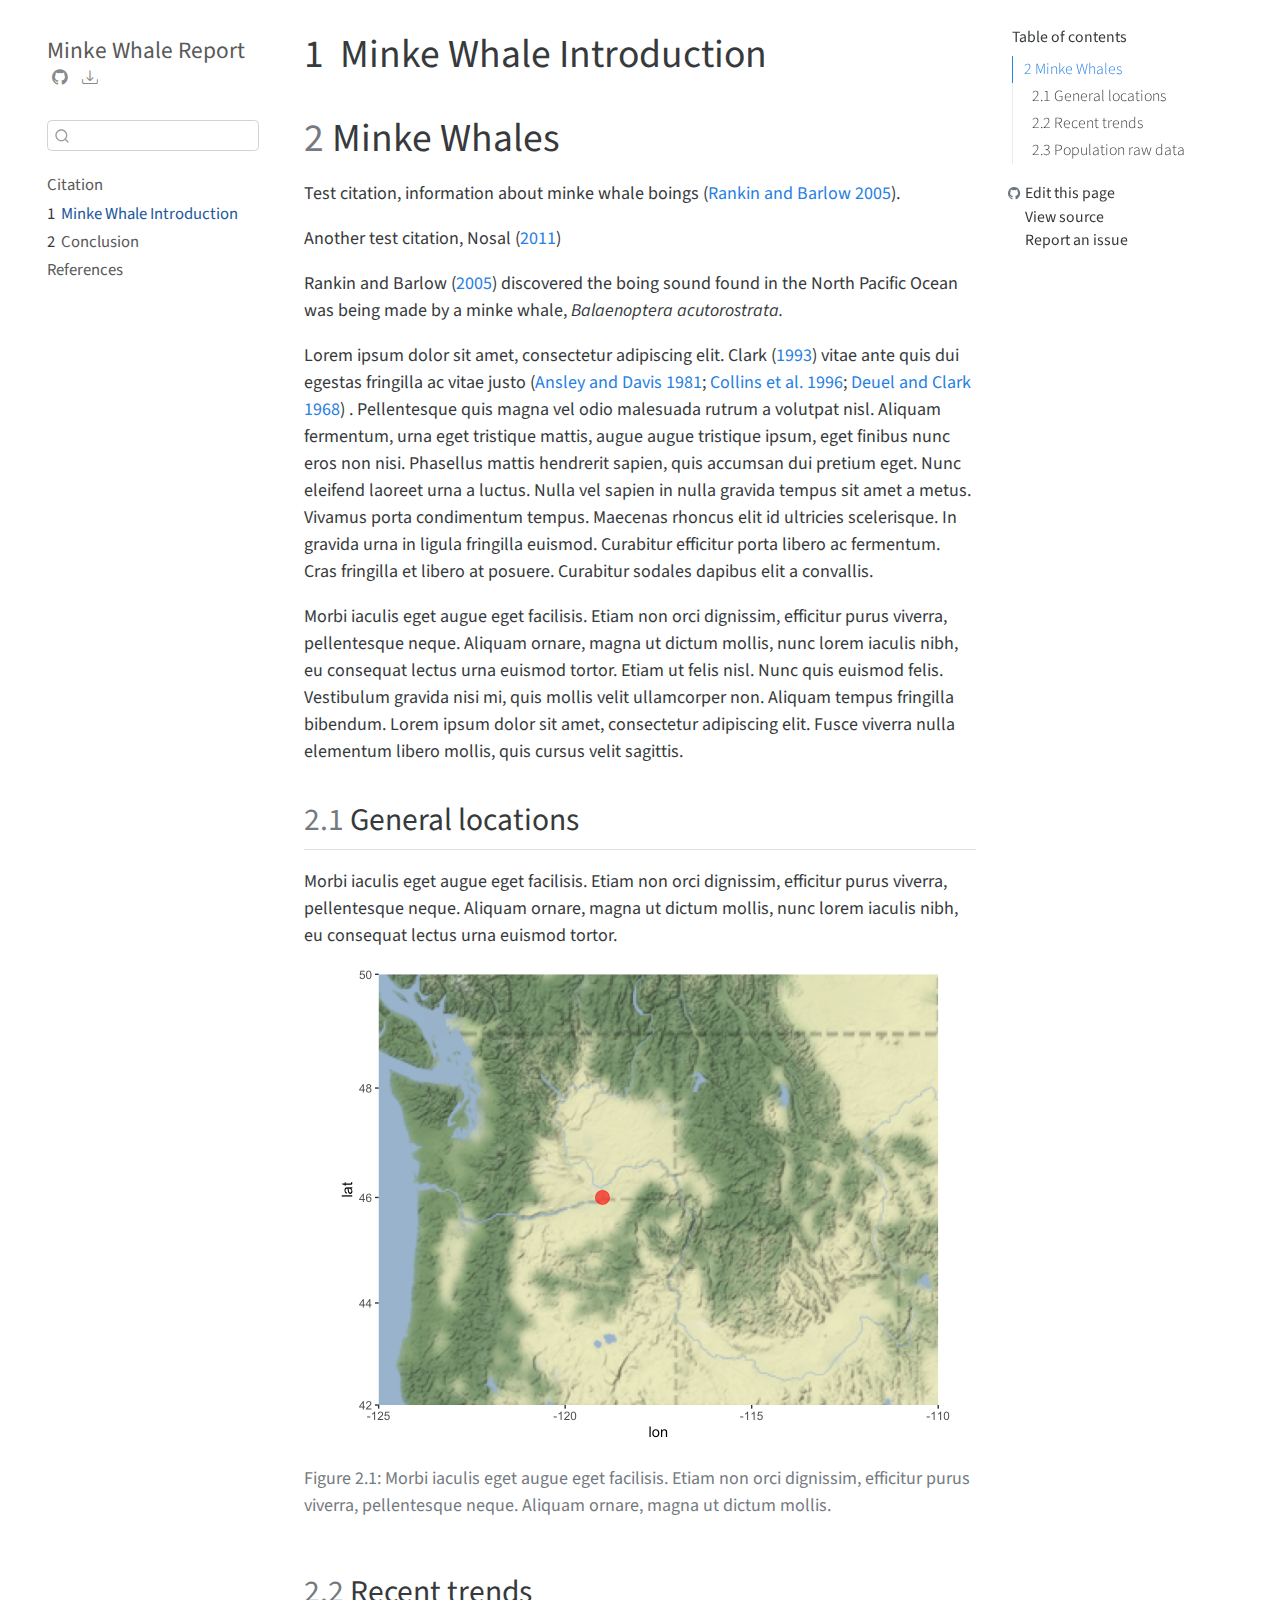
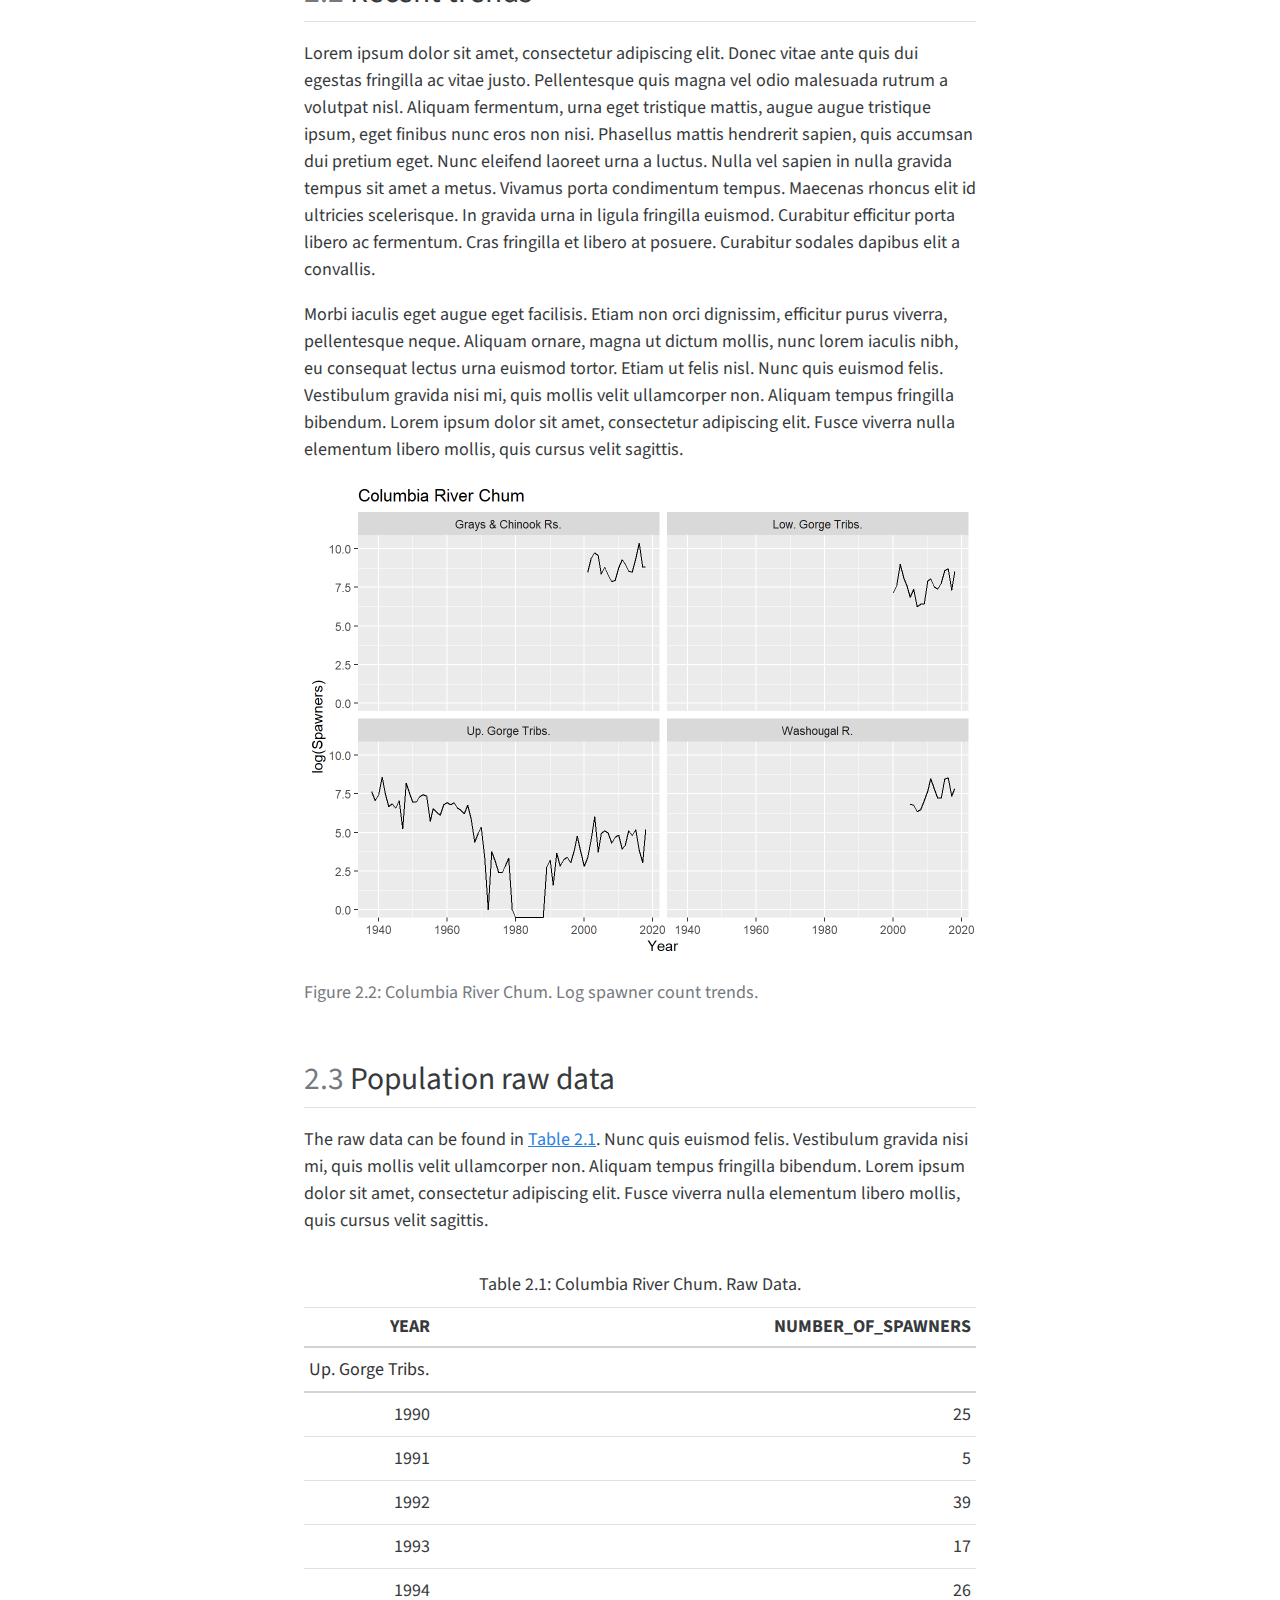
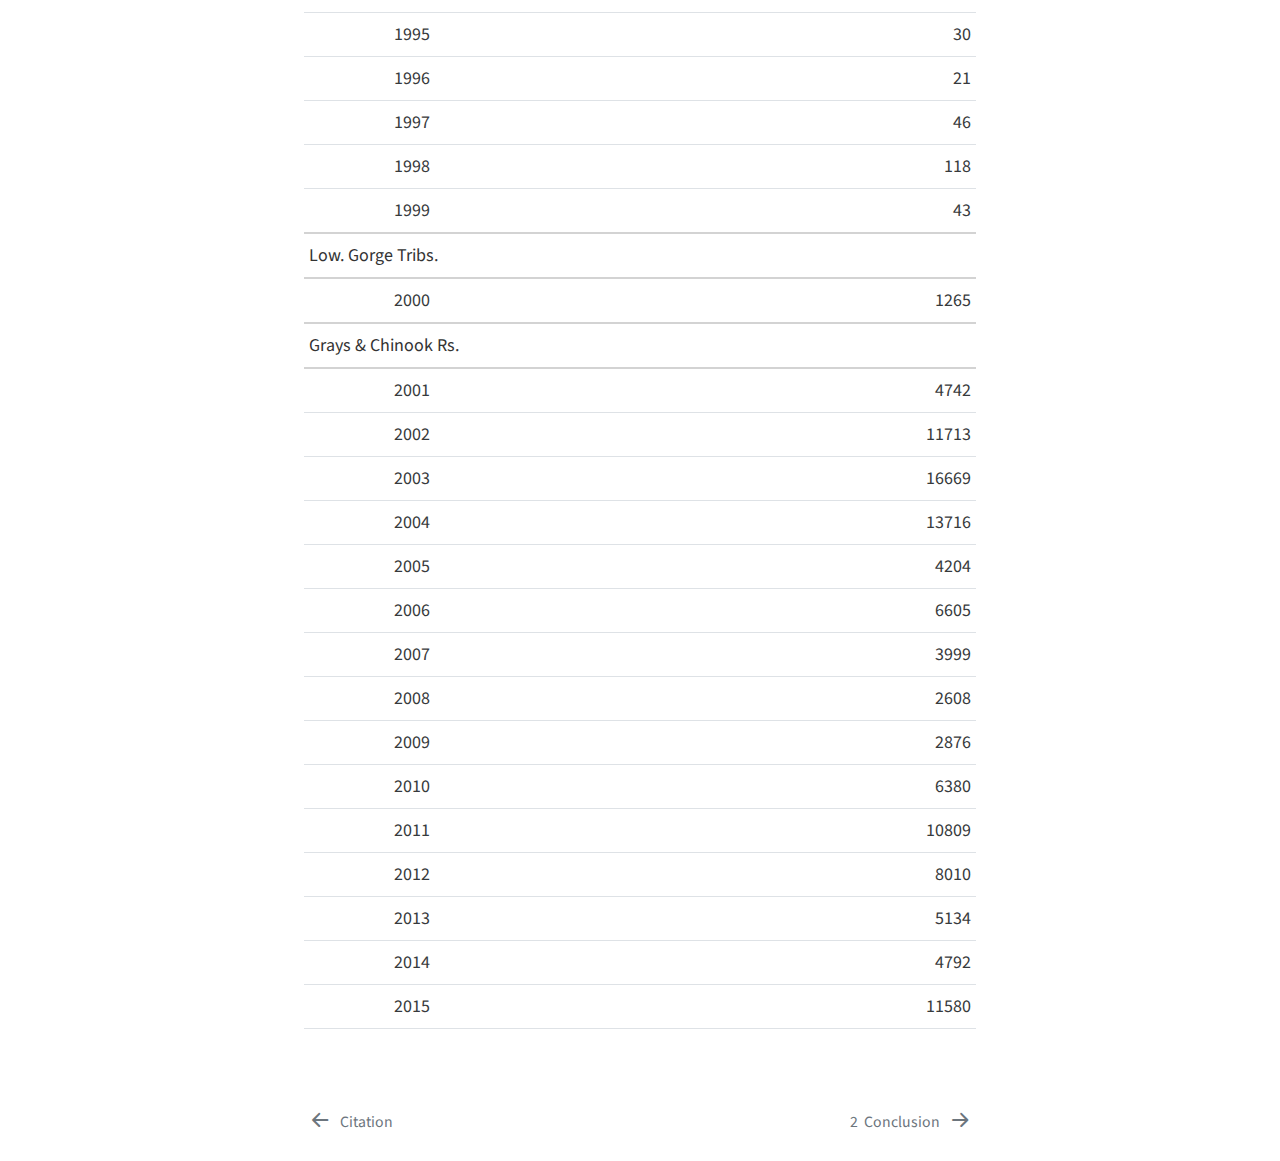
==== commit da8cbdce: "Edited chapter 1 qmd" ====
--- a/docs/text/Chapter1.html
+++ b/docs/text/Chapter1.html
@@ -197,6 +197,7 @@
 <section id="minke-whales" class="level1" data-number="2">
 <h1 data-number="2"><span class="header-section-number">2</span> Minke Whales</h1>
 <p>Test citation, information about minke whale boings <span class="citation" data-cites="rankin2005">(<a href="references.html#ref-rankin2005" role="doc-biblioref">Rankin and Barlow 2005</a>)</span>.</p>
+<p>Another test citation, <span class="citation" data-cites="nosal2011">Nosal (<a href="references.html#ref-nosal2011" role="doc-biblioref">2011</a>)</span></p>
 <p><span class="citation" data-cites="rankin2005">Rankin and Barlow (<a href="references.html#ref-rankin2005" role="doc-biblioref">2005</a>)</span> discovered the boing sound found in the North Pacific Ocean was being made by a minke whale, <em>Balaenoptera acutorostrata.</em></p>
 <p>Lorem ipsum dolor sit amet, consectetur adipiscing elit. <span class="citation" data-cites="clark1993">Clark (<a href="references.html#ref-clark1993" role="doc-biblioref">1993</a>)</span> vitae ante quis dui egestas fringilla ac vitae justo <span class="citation" data-cites="ansley1981 collins1996 deuel1968">(<a href="references.html#ref-ansley1981" role="doc-biblioref">Ansley and Davis 1981</a>; <a href="references.html#ref-collins1996" role="doc-biblioref">Collins et al. 1996</a>; <a href="references.html#ref-deuel1968" role="doc-biblioref">Deuel and Clark 1968</a>)</span> . Pellentesque quis magna vel odio malesuada rutrum a volutpat nisl. Aliquam fermentum, urna eget tristique mattis, augue augue tristique ipsum, eget finibus nunc eros non nisi. Phasellus mattis hendrerit sapien, quis accumsan dui pretium eget. Nunc eleifend laoreet urna a luctus. Nulla vel sapien in nulla gravida tempus sit amet a metus. Vivamus porta condimentum tempus. Maecenas rhoncus elit id ultricies scelerisque. In gravida urna in ligula fringilla euismod. Curabitur efficitur porta libero ac fermentum. Cras fringilla et libero at posuere. Curabitur sodales dapibus elit a convallis.</p>
 <p>Morbi iaculis eget augue eget facilisis. Etiam non orci dignissim, efficitur purus viverra, pellentesque neque. Aliquam ornare, magna ut dictum mollis, nunc lorem iaculis nibh, eu consequat lectus urna euismod tortor. Etiam ut felis nisl. Nunc quis euismod felis. Vestibulum gravida nisi mi, quis mollis velit ullamcorper non. Aliquam tempus fringilla bibendum. Lorem ipsum dolor sit amet, consectetur adipiscing elit. Fusce viverra nulla elementum libero mollis, quis cursus velit sagittis.</p>
@@ -236,12 +237,12 @@
 <div class="cell-output-display">
 <div id="tbl-CRchum-rawdata" class="anchored">
 
-<div id="nlmrfpzyio" style="padding-left:0px;padding-right:0px;padding-top:10px;padding-bottom:10px;overflow-x:auto;overflow-y:auto;width:auto;height:auto;">
+<div id="fuqifbqwvy" style="padding-left:0px;padding-right:0px;padding-top:10px;padding-bottom:10px;overflow-x:auto;overflow-y:auto;width:auto;height:auto;">
 <style>html {
   font-family: -apple-system, BlinkMacSystemFont, 'Segoe UI', Roboto, Oxygen, Ubuntu, Cantarell, 'Helvetica Neue', 'Fira Sans', 'Droid Sans', Arial, sans-serif;
 }
 
-:where(#nlmrfpzyio) .gt_table {
+:where(#fuqifbqwvy) .gt_table {
   display: table;
   border-collapse: collapse;
   margin-left: auto;
@@ -266,7 +267,7 @@
   border-left-color: #D3D3D3;
 }
 
-:where(#nlmrfpzyio) .gt_heading {
+:where(#fuqifbqwvy) .gt_heading {
   background-color: #FFFFFF;
   text-align: center;
   border-bottom-color: #FFFFFF;
@@ -278,12 +279,12 @@
   border-right-color: #D3D3D3;
 }
 
-:where(#nlmrfpzyio) .gt_caption {
+:where(#fuqifbqwvy) .gt_caption {
   padding-top: 4px;
   padding-bottom: 4px;
 }
 
-:where(#nlmrfpzyio) .gt_title {
+:where(#fuqifbqwvy) .gt_title {
   color: #333333;
   font-size: 125%;
   font-weight: initial;
@@ -295,7 +296,7 @@
   border-bottom-width: 0;
 }
 
-:where(#nlmrfpzyio) .gt_subtitle {
+:where(#fuqifbqwvy) .gt_subtitle {
   color: #333333;
   font-size: 85%;
   font-weight: initial;
@@ -307,13 +308,13 @@
   border-top-width: 0;
 }
 
-:where(#nlmrfpzyio) .gt_bottom_border {
+:where(#fuqifbqwvy) .gt_bottom_border {
   border-bottom-style: solid;
   border-bottom-width: 2px;
   border-bottom-color: #D3D3D3;
 }
 
-:where(#nlmrfpzyio) .gt_col_headings {
+:where(#fuqifbqwvy) .gt_col_headings {
   border-top-style: solid;
   border-top-width: 2px;
   border-top-color: #D3D3D3;
@@ -328,7 +329,7 @@
   border-right-color: #D3D3D3;
 }
 
-:where(#nlmrfpzyio) .gt_col_heading {
+:where(#fuqifbqwvy) .gt_col_heading {
   color: #333333;
   background-color: #FFFFFF;
   font-size: 100%;
@@ -348,7 +349,7 @@
   overflow-x: hidden;
 }
 
-:where(#nlmrfpzyio) .gt_column_spanner_outer {
+:where(#fuqifbqwvy) .gt_column_spanner_outer {
   color: #333333;
   background-color: #FFFFFF;
   font-size: 100%;
@@ -360,15 +361,15 @@
   padding-right: 4px;
 }
 
-:where(#nlmrfpzyio) .gt_column_spanner_outer:first-child {
+:where(#fuqifbqwvy) .gt_column_spanner_outer:first-child {
   padding-left: 0;
 }
 
-:where(#nlmrfpzyio) .gt_column_spanner_outer:last-child {
+:where(#fuqifbqwvy) .gt_column_spanner_outer:last-child {
   padding-right: 0;
 }
 
-:where(#nlmrfpzyio) .gt_column_spanner {
+:where(#fuqifbqwvy) .gt_column_spanner {
   border-bottom-style: solid;
   border-bottom-width: 2px;
   border-bottom-color: #D3D3D3;
@@ -380,7 +381,7 @@
   width: 100%;
 }
 
-:where(#nlmrfpzyio) .gt_group_heading {
+:where(#fuqifbqwvy) .gt_group_heading {
   padding-top: 8px;
   padding-bottom: 8px;
   padding-left: 5px;
@@ -406,7 +407,7 @@
   text-align: left;
 }
 
-:where(#nlmrfpzyio) .gt_empty_group_heading {
+:where(#fuqifbqwvy) .gt_empty_group_heading {
   padding: 0.5px;
   color: #333333;
   background-color: #FFFFFF;
@@ -421,15 +422,15 @@
   vertical-align: middle;
 }
 
-:where(#nlmrfpzyio) .gt_from_md > :first-child {
+:where(#fuqifbqwvy) .gt_from_md > :first-child {
   margin-top: 0;
 }
 
-:where(#nlmrfpzyio) .gt_from_md > :last-child {
+:where(#fuqifbqwvy) .gt_from_md > :last-child {
   margin-bottom: 0;
 }
 
-:where(#nlmrfpzyio) .gt_row {
+:where(#fuqifbqwvy) .gt_row {
   padding-top: 8px;
   padding-bottom: 8px;
   padding-left: 5px;
@@ -448,7 +449,7 @@
   overflow-x: hidden;
 }
 
-:where(#nlmrfpzyio) .gt_stub {
+:where(#fuqifbqwvy) .gt_stub {
   color: #333333;
   background-color: #FFFFFF;
   font-size: 100%;
@@ -461,7 +462,7 @@
   padding-right: 5px;
 }
 
-:where(#nlmrfpzyio) .gt_stub_row_group {
+:where(#fuqifbqwvy) .gt_stub_row_group {
   color: #333333;
   background-color: #FFFFFF;
   font-size: 100%;
@@ -475,11 +476,11 @@
   vertical-align: top;
 }
 
-:where(#nlmrfpzyio) .gt_row_group_first td {
+:where(#fuqifbqwvy) .gt_row_group_first td {
   border-top-width: 2px;
 }
 
-:where(#nlmrfpzyio) .gt_summary_row {
+:where(#fuqifbqwvy) .gt_summary_row {
   color: #333333;
   background-color: #FFFFFF;
   text-transform: inherit;
@@ -489,16 +490,16 @@
   padding-right: 5px;
 }
 
-:where(#nlmrfpzyio) .gt_first_summary_row {
+:where(#fuqifbqwvy) .gt_first_summary_row {
   border-top-style: solid;
   border-top-color: #D3D3D3;
 }
 
-:where(#nlmrfpzyio) .gt_first_summary_row.thick {
+:where(#fuqifbqwvy) .gt_first_summary_row.thick {
   border-top-width: 2px;
 }
 
-:where(#nlmrfpzyio) .gt_last_summary_row {
+:where(#fuqifbqwvy) .gt_last_summary_row {
   padding-top: 8px;
   padding-bottom: 8px;
   padding-left: 5px;
@@ -508,7 +509,7 @@
   border-bottom-color: #D3D3D3;
 }
 
-:where(#nlmrfpzyio) .gt_grand_summary_row {
+:where(#fuqifbqwvy) .gt_grand_summary_row {
   color: #333333;
   background-color: #FFFFFF;
   text-transform: inherit;
@@ -518,7 +519,7 @@
   padding-right: 5px;
 }
 
-:where(#nlmrfpzyio) .gt_first_grand_summary_row {
+:where(#fuqifbqwvy) .gt_first_grand_summary_row {
   padding-top: 8px;
   padding-bottom: 8px;
   padding-left: 5px;
@@ -528,11 +529,11 @@
   border-top-color: #D3D3D3;
 }
 
-:where(#nlmrfpzyio) .gt_striped {
+:where(#fuqifbqwvy) .gt_striped {
   background-color: rgba(128, 128, 128, 0.05);
 }
 
-:where(#nlmrfpzyio) .gt_table_body {
+:where(#fuqifbqwvy) .gt_table_body {
   border-top-style: solid;
   border-top-width: 2px;
   border-top-color: #D3D3D3;
@@ -541,7 +542,7 @@
   border-bottom-color: #D3D3D3;
 }
 
-:where(#nlmrfpzyio) .gt_footnotes {
+:where(#fuqifbqwvy) .gt_footnotes {
   color: #333333;
   background-color: #FFFFFF;
   border-bottom-style: none;
@@ -555,7 +556,7 @@
   border-right-color: #D3D3D3;
 }
 
-:where(#nlmrfpzyio) .gt_footnote {
+:where(#fuqifbqwvy) .gt_footnote {
   margin: 0px;
   font-size: 90%;
   padding-left: 4px;
@@ -564,7 +565,7 @@
   padding-right: 5px;
 }
 
-:where(#nlmrfpzyio) .gt_sourcenotes {
+:where(#fuqifbqwvy) .gt_sourcenotes {
   color: #333333;
   background-color: #FFFFFF;
   border-bottom-style: none;
@@ -578,7 +579,7 @@
   border-right-color: #D3D3D3;
 }
 
-:where(#nlmrfpzyio) .gt_sourcenote {
+:where(#fuqifbqwvy) .gt_sourcenote {
   font-size: 90%;
   padding-top: 4px;
   padding-bottom: 4px;
@@ -586,64 +587,64 @@
   padding-right: 5px;
 }
 
-:where(#nlmrfpzyio) .gt_left {
+:where(#fuqifbqwvy) .gt_left {
   text-align: left;
 }
 
-:where(#nlmrfpzyio) .gt_center {
+:where(#fuqifbqwvy) .gt_center {
   text-align: center;
 }
 
-:where(#nlmrfpzyio) .gt_right {
+:where(#fuqifbqwvy) .gt_right {
   text-align: right;
   font-variant-numeric: tabular-nums;
 }
 
-:where(#nlmrfpzyio) .gt_font_normal {
+:where(#fuqifbqwvy) .gt_font_normal {
   font-weight: normal;
 }
 
-:where(#nlmrfpzyio) .gt_font_bold {
+:where(#fuqifbqwvy) .gt_font_bold {
   font-weight: bold;
 }
 
-:where(#nlmrfpzyio) .gt_font_italic {
+:where(#fuqifbqwvy) .gt_font_italic {
   font-style: italic;
 }
 
-:where(#nlmrfpzyio) .gt_super {
+:where(#fuqifbqwvy) .gt_super {
   font-size: 65%;
 }
 
-:where(#nlmrfpzyio) .gt_footnote_marks {
+:where(#fuqifbqwvy) .gt_footnote_marks {
   font-style: italic;
   font-weight: normal;
   font-size: 75%;
   vertical-align: 0.4em;
 }
 
-:where(#nlmrfpzyio) .gt_asterisk {
+:where(#fuqifbqwvy) .gt_asterisk {
   font-size: 100%;
   vertical-align: 0;
 }
 
-:where(#nlmrfpzyio) .gt_indent_1 {
+:where(#fuqifbqwvy) .gt_indent_1 {
   text-indent: 5px;
 }
 
-:where(#nlmrfpzyio) .gt_indent_2 {
+:where(#fuqifbqwvy) .gt_indent_2 {
   text-indent: 10px;
 }
 
-:where(#nlmrfpzyio) .gt_indent_3 {
+:where(#fuqifbqwvy) .gt_indent_3 {
   text-indent: 15px;
 }
 
-:where(#nlmrfpzyio) .gt_indent_4 {
+:where(#fuqifbqwvy) .gt_indent_4 {
   text-indent: 20px;
 }
 
-:where(#nlmrfpzyio) .gt_indent_5 {
+:where(#fuqifbqwvy) .gt_indent_5 {
   text-indent: 25px;
 }
 </style>
@@ -739,6 +740,9 @@
 </div>
 <div id="ref-deuel1968" class="csl-entry" role="doc-biblioentry">
 Deuel, D. G., and J. R. Clark. 1968. <span>“The 1965 Salt-Water Angling Survey.”</span>
+</div>
+<div id="ref-nosal2011" class="csl-entry" role="doc-biblioentry">
+Nosal, Eva-Marie. 2011. <span>“Passive Acoustic Tracking of Minke Whales:”</span> Fort Belvoir, VA. <a href="https://doi.org/10.21236/ADA535209">https://doi.org/10.21236/ADA535209</a>.
 </div>
 <div id="ref-rankin2005" class="csl-entry" role="doc-biblioentry">
 Rankin, Shannon, and Jay Barlow. 2005. <span>“Source of the North Pacific <span>"</span>Boing<span>"</span> Sound Attributed to Minke Whales.”</span> <em>The Journal of the Acoustical Society of America</em> 118 (5): 3346–51. https://doi.org/<a href="https://doi.org/10.1121/1.2046747">https://doi.org/10.1121/1.2046747</a>.
